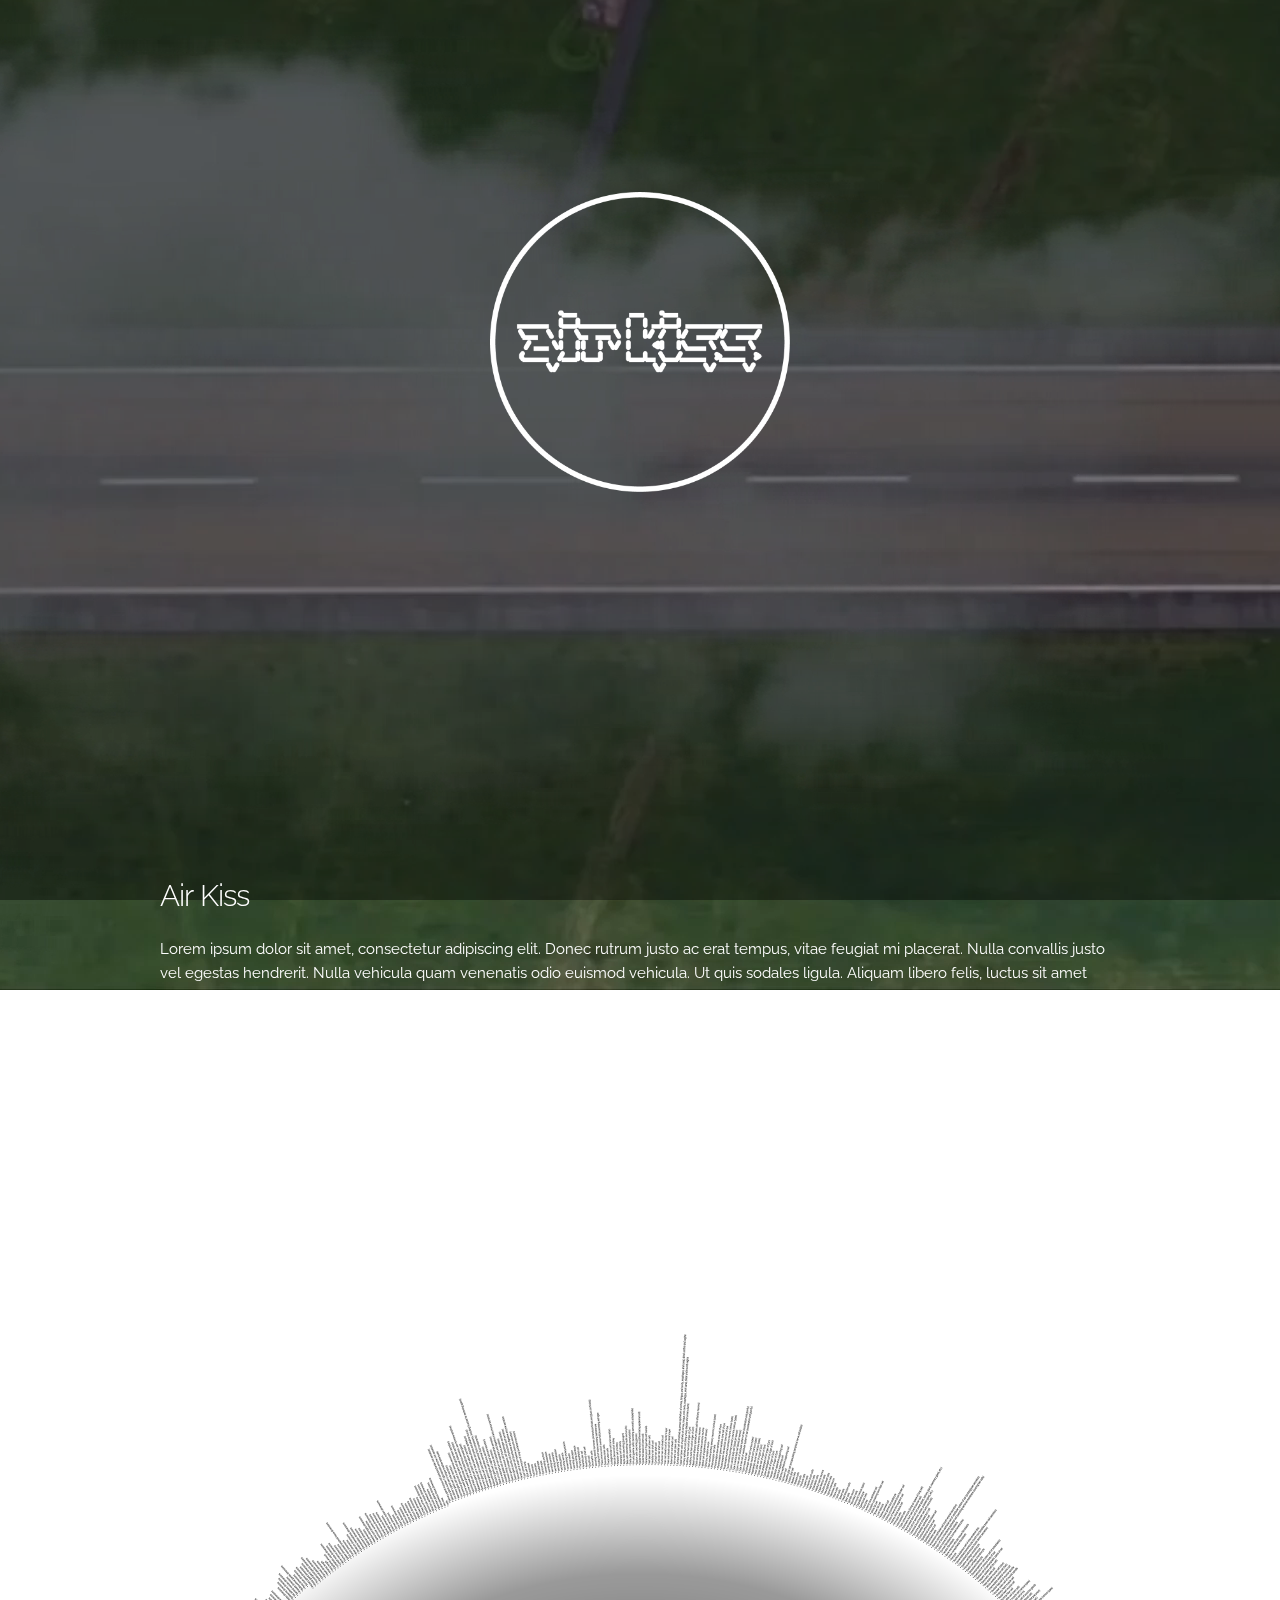
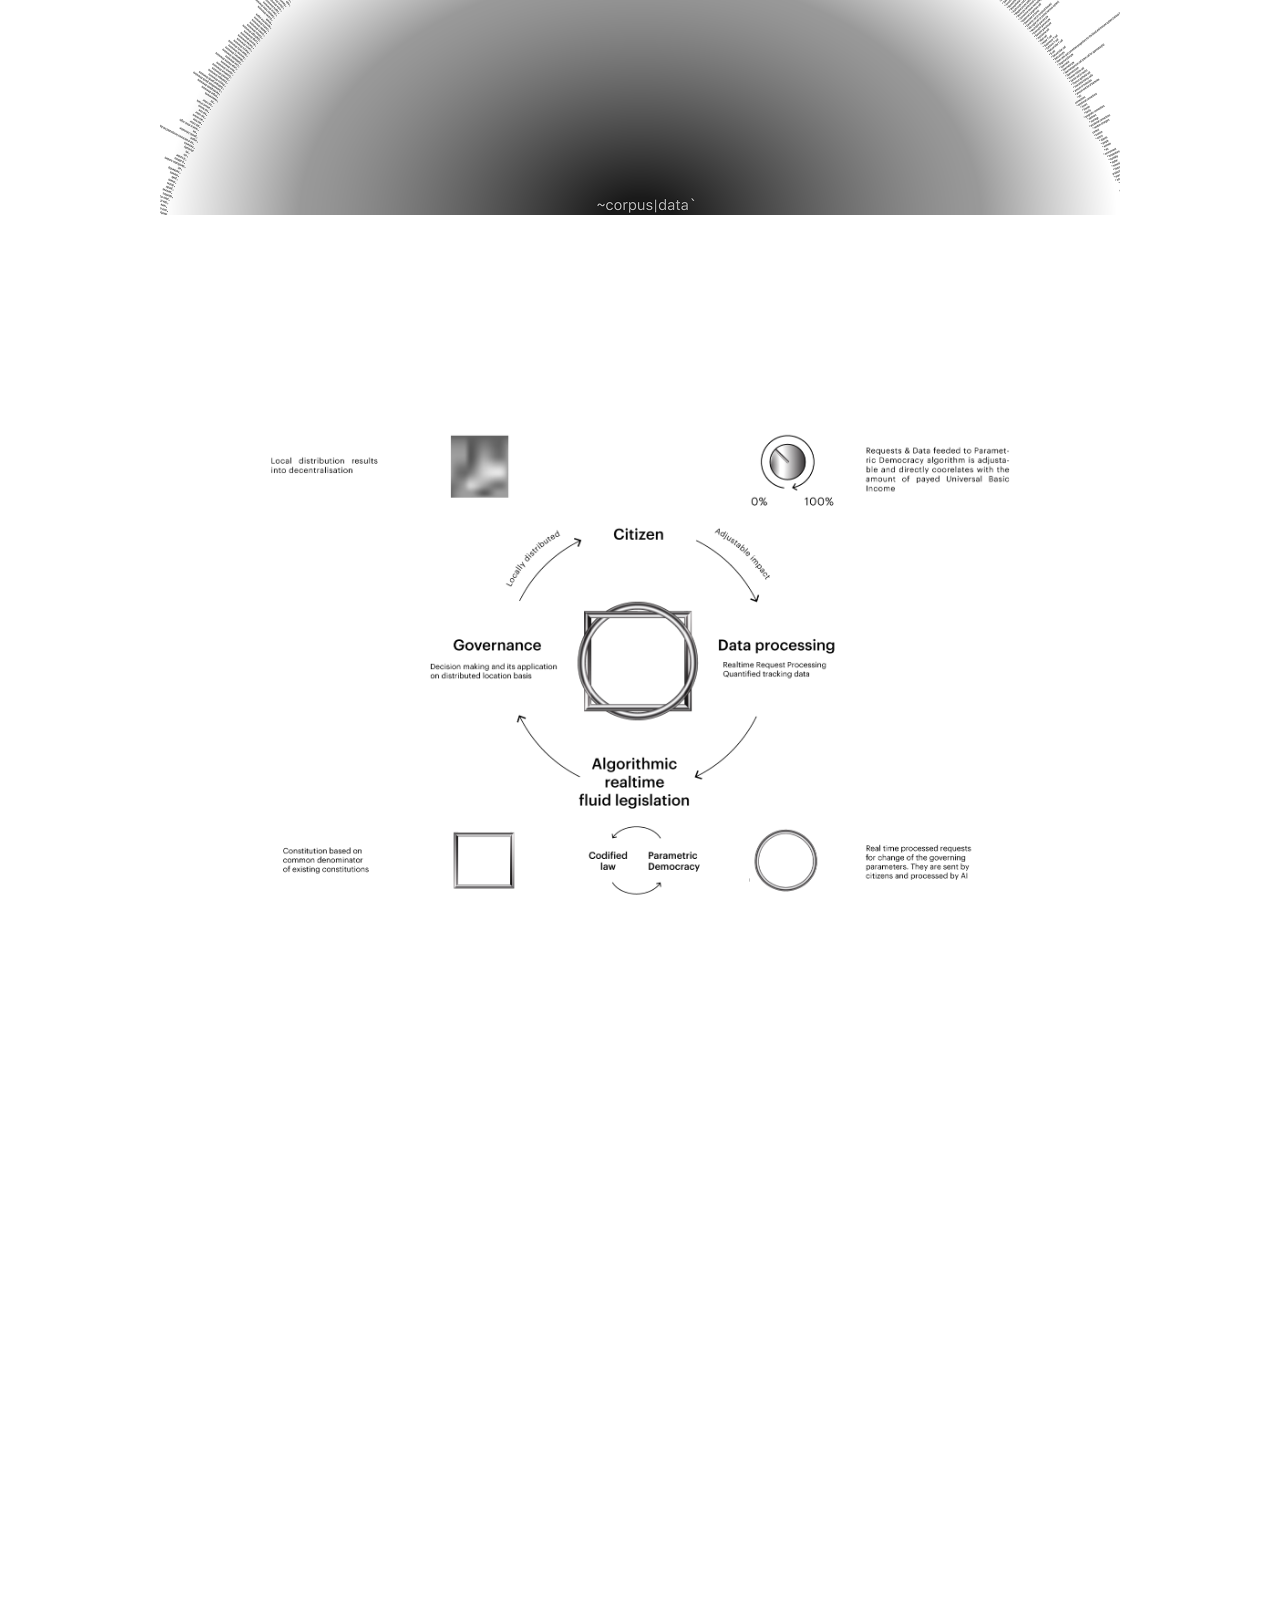
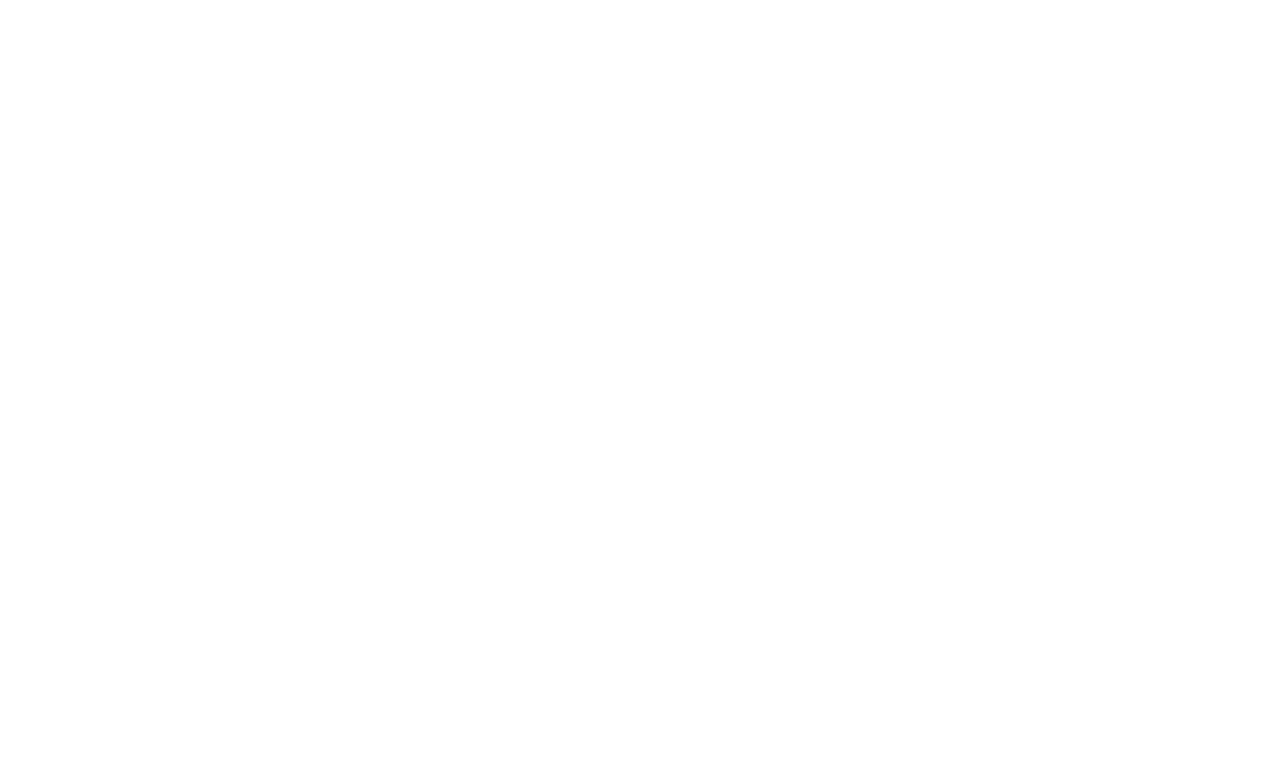
==== a78299179d0bac800695ec9886709b8f4fd48c86/index.html @ 2b378e73 "Try" ====
<!DOCTYPE html>
<html lang="en">
<head>

  <!-- Basic Page Needs
  –––––––––––––––––––––––––––––––––––––––––––––––––– -->
  <meta charset="utf-8">
  <title>Air Kiss</title>
  <meta name="description" content="">
  <meta name="author" content="">
  <script src="https://ajax.googleapis.com/ajax/libs/jquery/2.1.3/jquery.min.js"></script>


  <!-- Mobile Specific Metas
  –––––––––––––––––––––––––––––––––––––––––––––––––– -->
  <meta name="viewport" content="width=device-width, initial-scale=1">

  <!-- FONT
  –––––––––––––––––––––––––––––––––––––––––––––––––– -->
  <link href="//fonts.googleapis.com/css?family=Raleway:400,300,600" rel="stylesheet" type="text/css">

  <!-- CSS
  –––––––––––––––––––––––––––––––––––––––––––––––––– -->
  <link rel="stylesheet" href="css/normalize.css">
  <link rel="stylesheet" href="css/skeleton.css">
  <link rel="stylesheet" href="css/custom.css">

  <!-- Custom JS
  –––––––––––––––––––––––––––––––––––––––––––––––––– -->

  <script src="js/main.js"></script>

  <!-- Favicon
  –––––––––––––––––––––––––––––––––––––––––––––––––– -->
  <link rel="icon" type="image/png" href="images/favicon.png">

</head>
<body>
  <div class="video-container">
    <div class="filter"></div>
    <video class="video" autoplay="autoplay" loop="loop" muted="">
        <source src="vid/airkiss_trailer.mp4" type="video/mp4" />Your browser does not support the video tag. I suggest you upgrade your browser.
        <source src="vid/Cloudy_Road.webm" type="video/webm" />Your browser does not support the video tag. I suggest you upgrade your browser.
    </video>
  </div>
  <!-- <div class="poster hidden">
      <img src="vid/Cloudy_road.jpg" alt="">
  </div> -->

  <!-- Primary Page Layout
  –––––––––––––––––––––––––––––––––––––––––––––––––– -->
  <div class="container">
    <img class="logo" src="images/airkiss-logo.png"></img>


      <div class="row">
        <div class="twelve columns">

          <h4>Air Kiss</h4>
          <p>
          Lorem ipsum dolor sit amet, consectetur adipiscing elit. Donec rutrum justo ac erat tempus, vitae feugiat mi placerat. Nulla convallis justo vel egestas hendrerit. Nulla vehicula quam venenatis odio euismod vehicula. Ut quis sodales ligula. Aliquam libero felis, luctus sit amet odio vitae, eleifend lobortis sapien. Phasellus tincidunt euismod justo, nec commodo enim dapibus et. Suspendisse congue arcu ut sem dignissim vestibulum. Phasellus sed arcu sit amet lectus iaculis tempor vitae a odio. Nam varius, nunc a dictum commodo, mauris nunc porta nulla, id pulvinar velit dui non urna. Curabitur eleifend vestibulum lobortis. Nunc eget lectus lobortis, feugiat mi id, vestibulum nulla. Vivamus malesuada lorem id augue tempus, in pellentesque arcu feugiat. Fusce volutpat pellentesque lacus, venenatis hendrerit diam volutpat quis.
          </p><p>
          Sed sed lacus ornare, semper eros a, convallis risus. Cras fermentum venenatis arcu. Etiam dictum eros leo, non aliquet nisl elementum euismod. Pellentesque massa nisi, fermentum ut vestibulum a, euismod quis eros. Donec consectetur mi at magna interdum lacinia. Donec vel condimentum nunc, ac vulputate dui. Quisque orci augue, scelerisque nec mauris id, dignissim consectetur est. Cras et ex vel magna ullamcorper fringilla. Etiam pharetra finibus velit quis luctus. Fusce varius, lectus sit amet eleifend cursus, dui purus tincidunt libero, in bibendum metus neque quis diam.
          </p>
          <img class="diagram" src="images/new_diagram.png" alt="New Diagram">
          <p>
          Vivamus quis est eu lacus venenatis pretium. Nunc non gravida mauris. Curabitur rutrum, leo quis finibus maximus, odio nisi consequat massa, eget auctor augue massa nec felis. Vivamus nibh nunc, fermentum eget pretium eu, varius nec nisl. Suspendisse iaculis ipsum ac orci elementum convallis. Integer a metus non enim rhoncus sodales id quis ante. Fusce quis nisl pulvinar, vulputate nisi tincidunt, finibus leo. Aenean ornare, ex quis ornare laoreet, metus nunc vehicula quam, vitae pulvinar turpis libero nec sapien. Ut in sem sem. Donec in bibendum nibh. Cras tincidunt enim eu sapien tincidunt, at vulputate est vehicula. Praesent quis imperdiet lorem. Suspendisse fermentum efficitur justo sed rutrum. Ut eget sollicitudin ante.
          </p>
          <img class="diagram" src="images/political_model.png" alt="Political Model">
          <p>
          Quisque pulvinar a nibh non tristique. Fusce non nibh eget arcu maximus hendrerit at ac nunc. Curabitur iaculis, tortor sed lobortis condimentum, turpis tellus porta diam, vitae gravida mauris ante sed dui. Sed euismod eros ligula, sed mollis arcu facilisis euismod. In eget dolor non ligula vehicula scelerisque at eu ligula. Aliquam rutrum lacus in pharetra vehicula. Vestibulum ante ipsum primis in faucibus orci luctus et ultrices posuere cubilia Curae; Fusce tristique, lectus non ultrices vestibulum, tellus odio rutrum lacus, at dictum risus ligula vitae felis. Cras quis placerat lorem. Integer diam arcu, fermentum non libero sit amet, hendrerit scelerisque metus. Mauris ac interdum sem, in dictum est.
          </p>
          <div class="videoWrapper">
            <iframe width="560" height="315" src="https://www.youtube.com/embed/dTGthmNmrK4" frameborder="0" allowfullscreen></iframe>
          </div>
          <p>
          Proin sollicitudin ultrices sem ac feugiat. Etiam ac porta lacus, nec laoreet urna. Cras scelerisque tortor vehicula magna vehicula, sed gravida arcu iaculis. In posuere, lorem ut pulvinar sodales, nulla lorem vestibulum libero, ut ultrices urna nisi id justo. Nulla ac nibh hendrerit, dignissim diam at, dictum massa. Orci varius natoque penatibus et magnis dis parturient montes, nascetur ridiculus mus. Etiam et tortor in odio vehicula consequat. Duis interdum elementum est, commodo aliquet metus. Aenean in lorem et justo vestibulum ullamcorper. Phasellus vitae bibendum libero. Sed rhoncus ligula id nibh lobortis, sodales efficitur sapien ultrices.
          </p>
          <div class="videoWrapper">
            <iframe width="560" height="315" src="https://www.youtube.com/embed/dTGthmNmrK4" frameborder="0" allowfullscreen></iframe>
          </div>
        </div>
      </div>


  </div>

<!-- End Document
  –––––––––––––––––––––––––––––––––––––––––––––––––– -->
</body>
</html>
---- a78299179d0bac800695ec9886709b8f4fd48c86/css/skeleton.css ----
/*
* Skeleton V2.0.4
* Copyright 2014, Dave Gamache
* www.getskeleton.com
* Free to use under the MIT license.
* http://www.opensource.org/licenses/mit-license.php
* 12/29/2014
*/


/* Table of contents
––––––––––––––––––––––––––––––––––––––––––––––––––
- Grid
- Base Styles
- Typography
- Links
- Buttons
- Forms
- Lists
- Code
- Tables
- Spacing
- Utilities
- Clearing
- Media Queries
*/


/* Grid
–––––––––––––––––––––––––––––––––––––––––––––––––– */
.container {
  position: relative;
  width: 100%;
  max-width: 960px;
  margin: 0 auto;
  padding: 0 20px;
  box-sizing: border-box; }
.column,
.columns {
  width: 100%;
  float: left;
  box-sizing: border-box; }

/* For devices larger than 400px */
@media (min-width: 400px) {
  .container {
    width: 85%;
    padding: 0; }
}

/* For devices larger than 550px */
@media (min-width: 550px) {
  .container {
    width: 80%; }
  .column,
  .columns {
    margin-left: 4%; }
  .column:first-child,
  .columns:first-child {
    margin-left: 0; }

  .one.column,
  .one.columns                    { width: 4.66666666667%; }
  .two.columns                    { width: 13.3333333333%; }
  .three.columns                  { width: 22%;            }
  .four.columns                   { width: 30.6666666667%; }
  .five.columns                   { width: 39.3333333333%; }
  .six.columns                    { width: 48%;            }
  .seven.columns                  { width: 56.6666666667%; }
  .eight.columns                  { width: 65.3333333333%; }
  .nine.columns                   { width: 74.0%;          }
  .ten.columns                    { width: 82.6666666667%; }
  .eleven.columns                 { width: 91.3333333333%; }
  .twelve.columns                 { width: 100%; margin-left: 0; }

  .one-third.column               { width: 30.6666666667%; }
  .two-thirds.column              { width: 65.3333333333%; }

  .one-half.column                { width: 48%; }

  /* Offsets */
  .offset-by-one.column,
  .offset-by-one.columns          { margin-left: 8.66666666667%; }
  .offset-by-two.column,
  .offset-by-two.columns          { margin-left: 17.3333333333%; }
  .offset-by-three.column,
  .offset-by-three.columns        { margin-left: 26%;            }
  .offset-by-four.column,
  .offset-by-four.columns         { margin-left: 34.6666666667%; }
  .offset-by-five.column,
  .offset-by-five.columns         { margin-left: 43.3333333333%; }
  .offset-by-six.column,
  .offset-by-six.columns          { margin-left: 52%;            }
  .offset-by-seven.column,
  .offset-by-seven.columns        { margin-left: 60.6666666667%; }
  .offset-by-eight.column,
  .offset-by-eight.columns        { margin-left: 69.3333333333%; }
  .offset-by-nine.column,
  .offset-by-nine.columns         { margin-left: 78.0%;          }
  .offset-by-ten.column,
  .offset-by-ten.columns          { margin-left: 86.6666666667%; }
  .offset-by-eleven.column,
  .offset-by-eleven.columns       { margin-left: 95.3333333333%; }

  .offset-by-one-third.column,
  .offset-by-one-third.columns    { margin-left: 34.6666666667%; }
  .offset-by-two-thirds.column,
  .offset-by-two-thirds.columns   { margin-left: 69.3333333333%; }

  .offset-by-one-half.column,
  .offset-by-one-half.columns     { margin-left: 52%; }

}


/* Base Styles
–––––––––––––––––––––––––––––––––––––––––––––––––– */
/* NOTE
html is set to 62.5% so that all the REM measurements throughout Skeleton
are based on 10px sizing. So basically 1.5rem = 15px :) */
html {
  font-size: 62.5%; }
body {
  font-size: 1.5em; /* currently ems cause chrome bug misinterpreting rems on body element */
  line-height: 1.6;
  font-weight: 400;
  font-family: "Raleway", "HelveticaNeue", "Helvetica Neue", Helvetica, Arial, sans-serif;
  color: #222; }


/* Typography
–––––––––––––––––––––––––––––––––––––––––––––––––– */
h1, h2, h3, h4, h5, h6 {
  margin-top: 0;
  margin-bottom: 2rem;
  font-weight: 300; }
h1 { font-size: 4.0rem; line-height: 1.2;  letter-spacing: -.1rem;}
h2 { font-size: 3.6rem; line-height: 1.25; letter-spacing: -.1rem; }
h3 { font-size: 3.0rem; line-height: 1.3;  letter-spacing: -.1rem; }
h4 { font-size: 2.4rem; line-height: 1.35; letter-spacing: -.08rem; }
h5 { font-size: 1.8rem; line-height: 1.5;  letter-spacing: -.05rem; }
h6 { font-size: 1.5rem; line-height: 1.6;  letter-spacing: 0; }

/* Larger than phablet */
@media (min-width: 550px) {
  h1 { font-size: 5.0rem; }
  h2 { font-size: 4.2rem; }
  h3 { font-size: 3.6rem; }
  h4 { font-size: 3.0rem; }
  h5 { font-size: 2.4rem; }
  h6 { font-size: 1.5rem; }
}

p {
  margin-top: 0; }


/* Links
–––––––––––––––––––––––––––––––––––––––––––––––––– */
a {
  color: #1EAEDB; }
a:hover {
  color: #0FA0CE; }


/* Buttons
–––––––––––––––––––––––––––––––––––––––––––––––––– */
.button,
button,
input[type="submit"],
input[type="reset"],
input[type="button"] {
  display: inline-block;
  height: 38px;
  padding: 0 30px;
  color: #555;
  text-align: center;
  font-size: 11px;
  font-weight: 600;
  line-height: 38px;
  letter-spacing: .1rem;
  text-transform: uppercase;
  text-decoration: none;
  white-space: nowrap;
  background-color: transparent;
  border-radius: 4px;
  border: 1px solid #bbb;
  cursor: pointer;
  box-sizing: border-box; }
.button:hover,
button:hover,
input[type="submit"]:hover,
input[type="reset"]:hover,
input[type="button"]:hover,
.button:focus,
button:focus,
input[type="submit"]:focus,
input[type="reset"]:focus,
input[type="button"]:focus {
  color: #333;
  border-color: #888;
  outline: 0; }
.button.button-primary,
button.button-primary,
input[type="submit"].button-primary,
input[type="reset"].button-primary,
input[type="button"].button-primary {
  color: #FFF;
  background-color: #33C3F0;
  border-color: #33C3F0; }
.button.button-primary:hover,
button.button-primary:hover,
input[type="submit"].button-primary:hover,
input[type="reset"].button-primary:hover,
input[type="button"].button-primary:hover,
.button.button-primary:focus,
button.button-primary:focus,
input[type="submit"].button-primary:focus,
input[type="reset"].button-primary:focus,
input[type="button"].button-primary:focus {
  color: #FFF;
  background-color: #1EAEDB;
  border-color: #1EAEDB; }


/* Forms
–––––––––––––––––––––––––––––––––––––––––––––––––– */
input[type="email"],
input[type="number"],
input[type="search"],
input[type="text"],
input[type="tel"],
input[type="url"],
input[type="password"],
textarea,
select {
  height: 38px;
  padding: 6px 10px; /* The 6px vertically centers text on FF, ignored by Webkit */
  background-color: #fff;
  border: 1px solid #D1D1D1;
  border-radius: 4px;
  box-shadow: none;
  box-sizing: border-box; }
/* Removes awkward default styles on some inputs for iOS */
input[type="email"],
input[type="number"],
input[type="search"],
input[type="text"],
input[type="tel"],
input[type="url"],
input[type="password"],
textarea {
  -webkit-appearance: none;
     -moz-appearance: none;
          appearance: none; }
textarea {
  min-height: 65px;
  padding-top: 6px;
  padding-bottom: 6px; }
input[type="email"]:focus,
input[type="number"]:focus,
input[type="search"]:focus,
input[type="text"]:focus,
input[type="tel"]:focus,
input[type="url"]:focus,
input[type="password"]:focus,
textarea:focus,
select:focus {
  border: 1px solid #33C3F0;
  outline: 0; }
label,
legend {
  display: block;
  margin-bottom: .5rem;
  font-weight: 600; }
fieldset {
  padding: 0;
  border-width: 0; }
input[type="checkbox"],
input[type="radio"] {
  display: inline; }
label > .label-body {
  display: inline-block;
  margin-left: .5rem;
  font-weight: normal; }


/* Lists
–––––––––––––––––––––––––––––––––––––––––––––––––– */
ul {
  list-style: circle inside; }
ol {
  list-style: decimal inside; }
ol, ul {
  padding-left: 0;
  margin-top: 0; }
ul ul,
ul ol,
ol ol,
ol ul {
  margin: 1.5rem 0 1.5rem 3rem;
  font-size: 90%; }
li {
  margin-bottom: 1rem; }


/* Code
–––––––––––––––––––––––––––––––––––––––––––––––––– */
code {
  padding: .2rem .5rem;
  margin: 0 .2rem;
  font-size: 90%;
  white-space: nowrap;
  background: #F1F1F1;
  border: 1px solid #E1E1E1;
  border-radius: 4px; }
pre > code {
  display: block;
  padding: 1rem 1.5rem;
  white-space: pre; }


/* Tables
–––––––––––––––––––––––––––––––––––––––––––––––––– */
th,
td {
  padding: 12px 15px;
  text-align: left;
  border-bottom: 1px solid #E1E1E1; }
th:first-child,
td:first-child {
  padding-left: 0; }
th:last-child,
td:last-child {
  padding-right: 0; }


/* Spacing
–––––––––––––––––––––––––––––––––––––––––––––––––– */
button,
.button {
  margin-bottom: 1rem; }
input,
textarea,
select,
fieldset {
  margin-bottom: 1.5rem; }
pre,
blockquote,
dl,
figure,
table,
p,
ul,
ol,
form {
  margin-bottom: 2.5rem; }


/* Utilities
–––––––––––––––––––––––––––––––––––––––––––––––––– */
.u-full-width {
  width: 100%;
  box-sizing: border-box; }
.u-max-full-width {
  max-width: 100%;
  box-sizing: border-box; }
.u-pull-right {
  float: right; }
.u-pull-left {
  float: left; }


/* Misc
–––––––––––––––––––––––––––––––––––––––––––––––––– */
hr {
  margin-top: 3rem;
  margin-bottom: 3.5rem;
  border-width: 0;
  border-top: 1px solid #E1E1E1; }


/* Clearing
–––––––––––––––––––––––––––––––––––––––––––––––––– */

/* Self Clearing Goodness */
.container:after,
.row:after,
.u-cf {
  content: "";
  display: table;
  clear: both; }


/* Media Queries
–––––––––––––––––––––––––––––––––––––––––––––––––– */
/*
Note: The best way to structure the use of media queries is to create the queries
near the relevant code. For example, if you wanted to change the styles for buttons
on small devices, paste the mobile query code up in the buttons section and style it
there.
*/


/* Larger than mobile */
@media (min-width: 400px) {}

/* Larger than phablet (also point when grid becomes active) */
@media (min-width: 550px) {}

/* Larger than tablet */
@media (min-width: 750px) {}

/* Larger than desktop */
@media (min-width: 1000px) {}

/* Larger than Desktop HD */
@media (min-width: 1200px) {}
---- a78299179d0bac800695ec9886709b8f4fd48c86/css/custom.css ----
/* =============================================================================
  CONTENT
============================================================================= */

/*.content {
  position: relative;
  background-color: white;
  z-index: 2;
  margin: 0 auto;
  max-width: 720px;
}*/

/* =============================================================================
  VIDEO
============================================================================= */

.video {
  position: fixed;
  top: 50%; left: 50%;
  z-index: -99;
  min-width: 100%;
  min-height: 100%;
  width: auto;
  height: auto;
  transform: translate(-50%, -50%);
}

.poster img {
    width: 100%;
    bottom: 0;
    position: absolute;
}

.logo {
  max-width: 300px;
  display: block;
  margin-left: auto;
  margin-right: auto;
  padding-top: 20%;
  padding-bottom: 40%;
}

.video-container .filter {
    z-index: -98;
    position: fixed;
    background: rgba(0, 0, 0, 0.4);
    width: 100%;
    height: 100%;
}

p, h4 {
  color: white;
}

.videoWrapper {
	position: relative;
	padding-bottom: 56.25%; /* 16:9 */
	padding-top: 25px;
	height: 0;
}
.videoWrapper iframe {
	position: absolute;
	top: 0;
	left: 0;
	width: 100%;
	height: 100%;
}

.diagram {
  max-width: 100%;
}
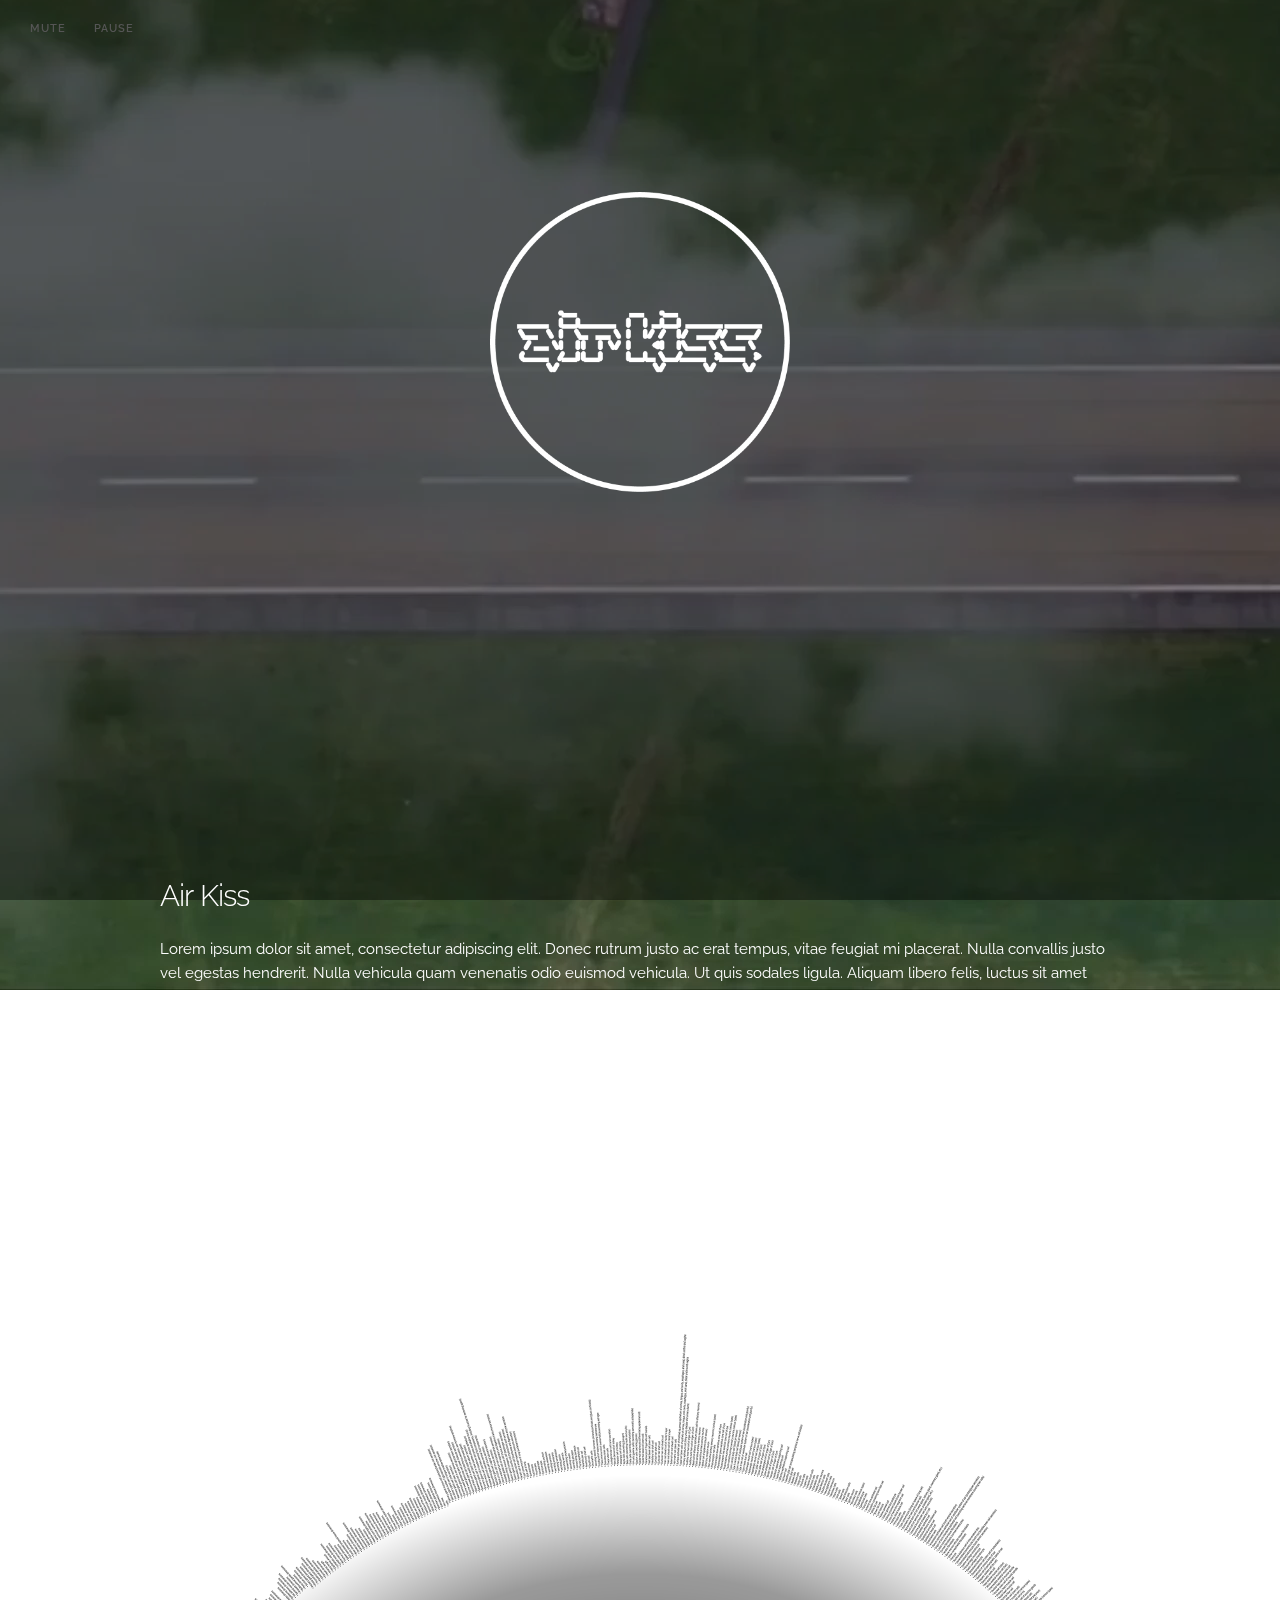
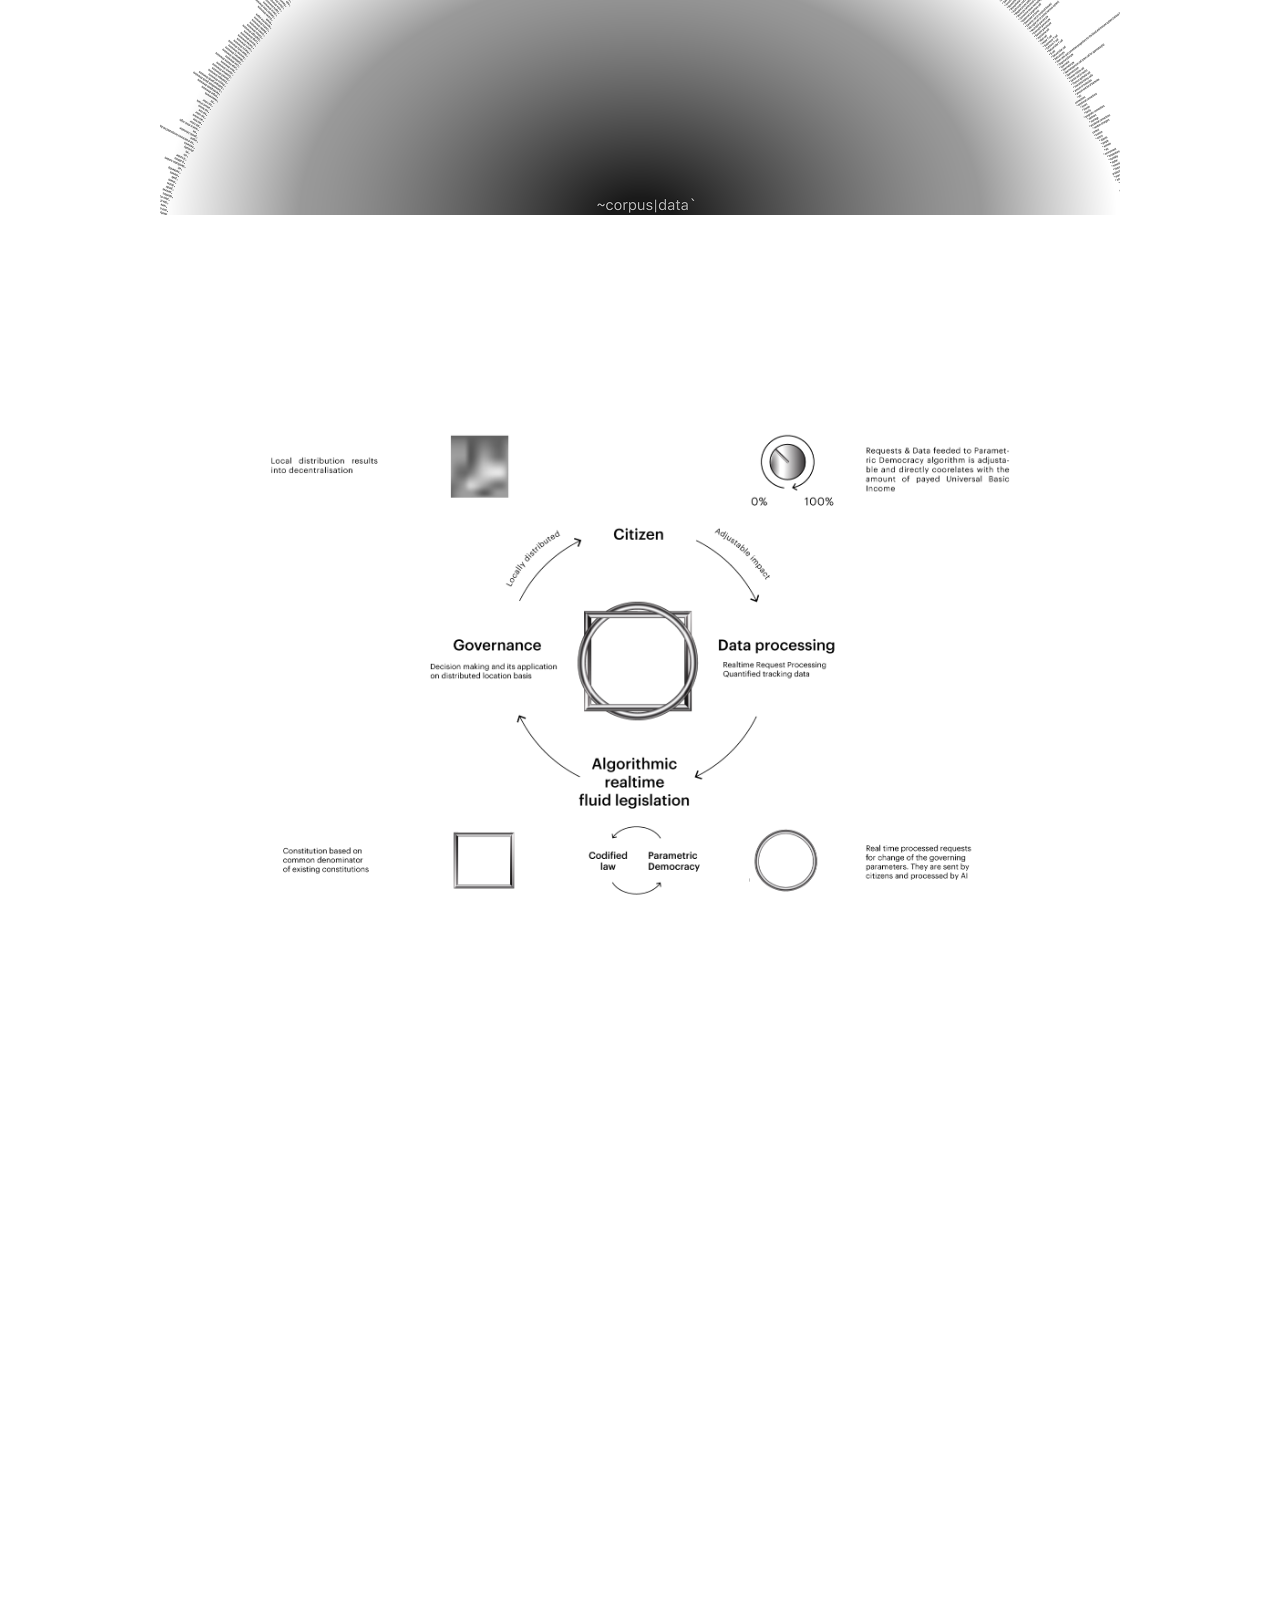
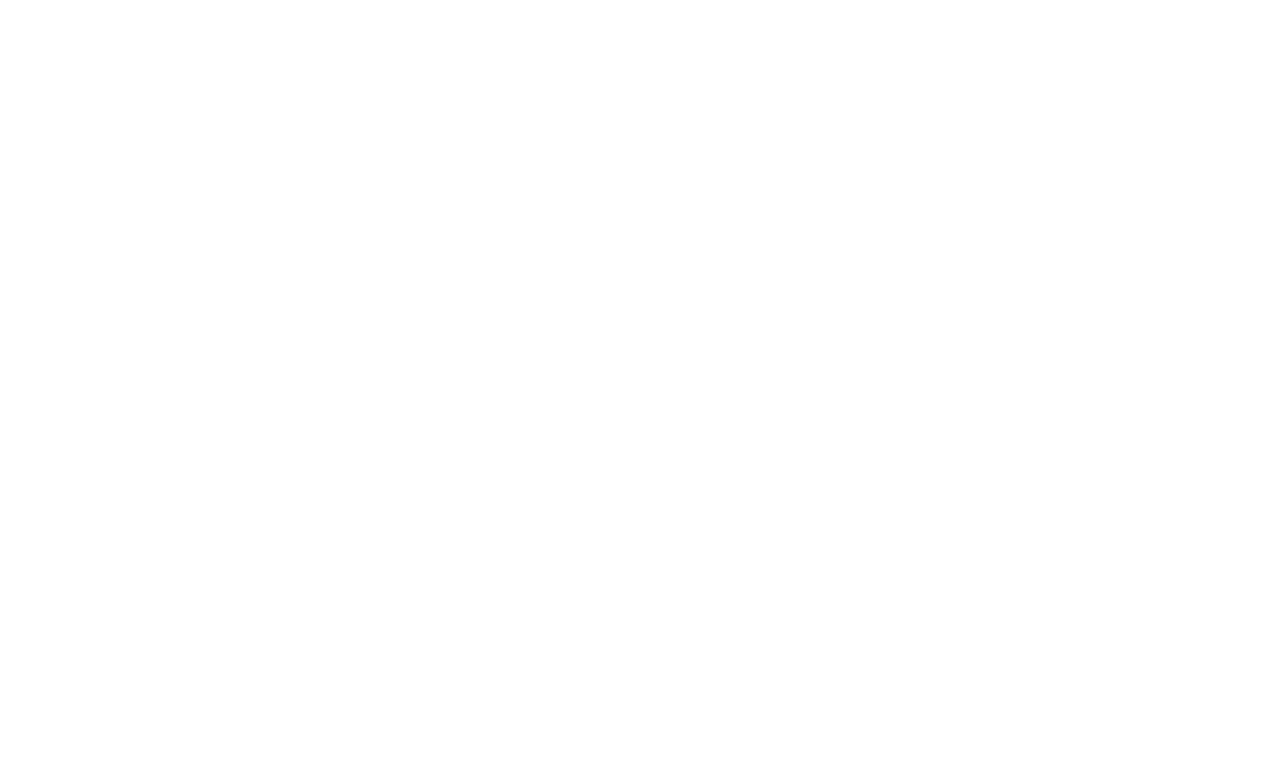
==== commit 829d141a: "Add trailer and controls" ====
--- a/a78299179d0bac800695ec9886709b8f4fd48c86/index.html
+++ b/a78299179d0bac800695ec9886709b8f4fd48c86/index.html
@@ -38,14 +38,20 @@
 <body>
   <div class="video-container">
     <div class="filter"></div>
-    <video class="video" autoplay="autoplay" loop="loop" muted="">
-        <source src="vid/airkiss_trailer.mp4" type="video/mp4" />Your browser does not support the video tag. I suggest you upgrade your browser.
+    <video id="video" class="video" autoplay="autoplay" loop="loop">
+        <source src="vid/airkiss_trailer_test.mp4" type="video/mp4" />Your browser does not support the video tag. I suggest you upgrade your browser.
         <source src="vid/Cloudy_Road.webm" type="video/webm" />Your browser does not support the video tag. I suggest you upgrade your browser.
     </video>
   </div>
   <!-- <div class="poster hidden">
       <img src="vid/Cloudy_road.jpg" alt="">
   </div> -->
+
+  <div id="video-controls">
+    <button type="button" id="mute">Mute</button>
+    <button type="button" id="play-pause">Pause</button>
+    <!-- <input type="range" id="volume-bar" min="0" max="1" step="0.1" value="1"> -->
+  </div>
 
   <!-- Primary Page Layout
   –––––––––––––––––––––––––––––––––––––––––––––––––– -->
--- a/a78299179d0bac800695ec9886709b8f4fd48c86/css/custom.css
+++ b/a78299179d0bac800695ec9886709b8f4fd48c86/css/custom.css
@@ -69,3 +69,14 @@
 .diagram {
   max-width: 100%;
 }
+
+#video-controls {
+  position: fixed;
+  z-index: 99;
+}
+
+#mute, #play-pause {
+  border: none !important;
+  max-width: 60px;
+  margin-top: 10px;
+}
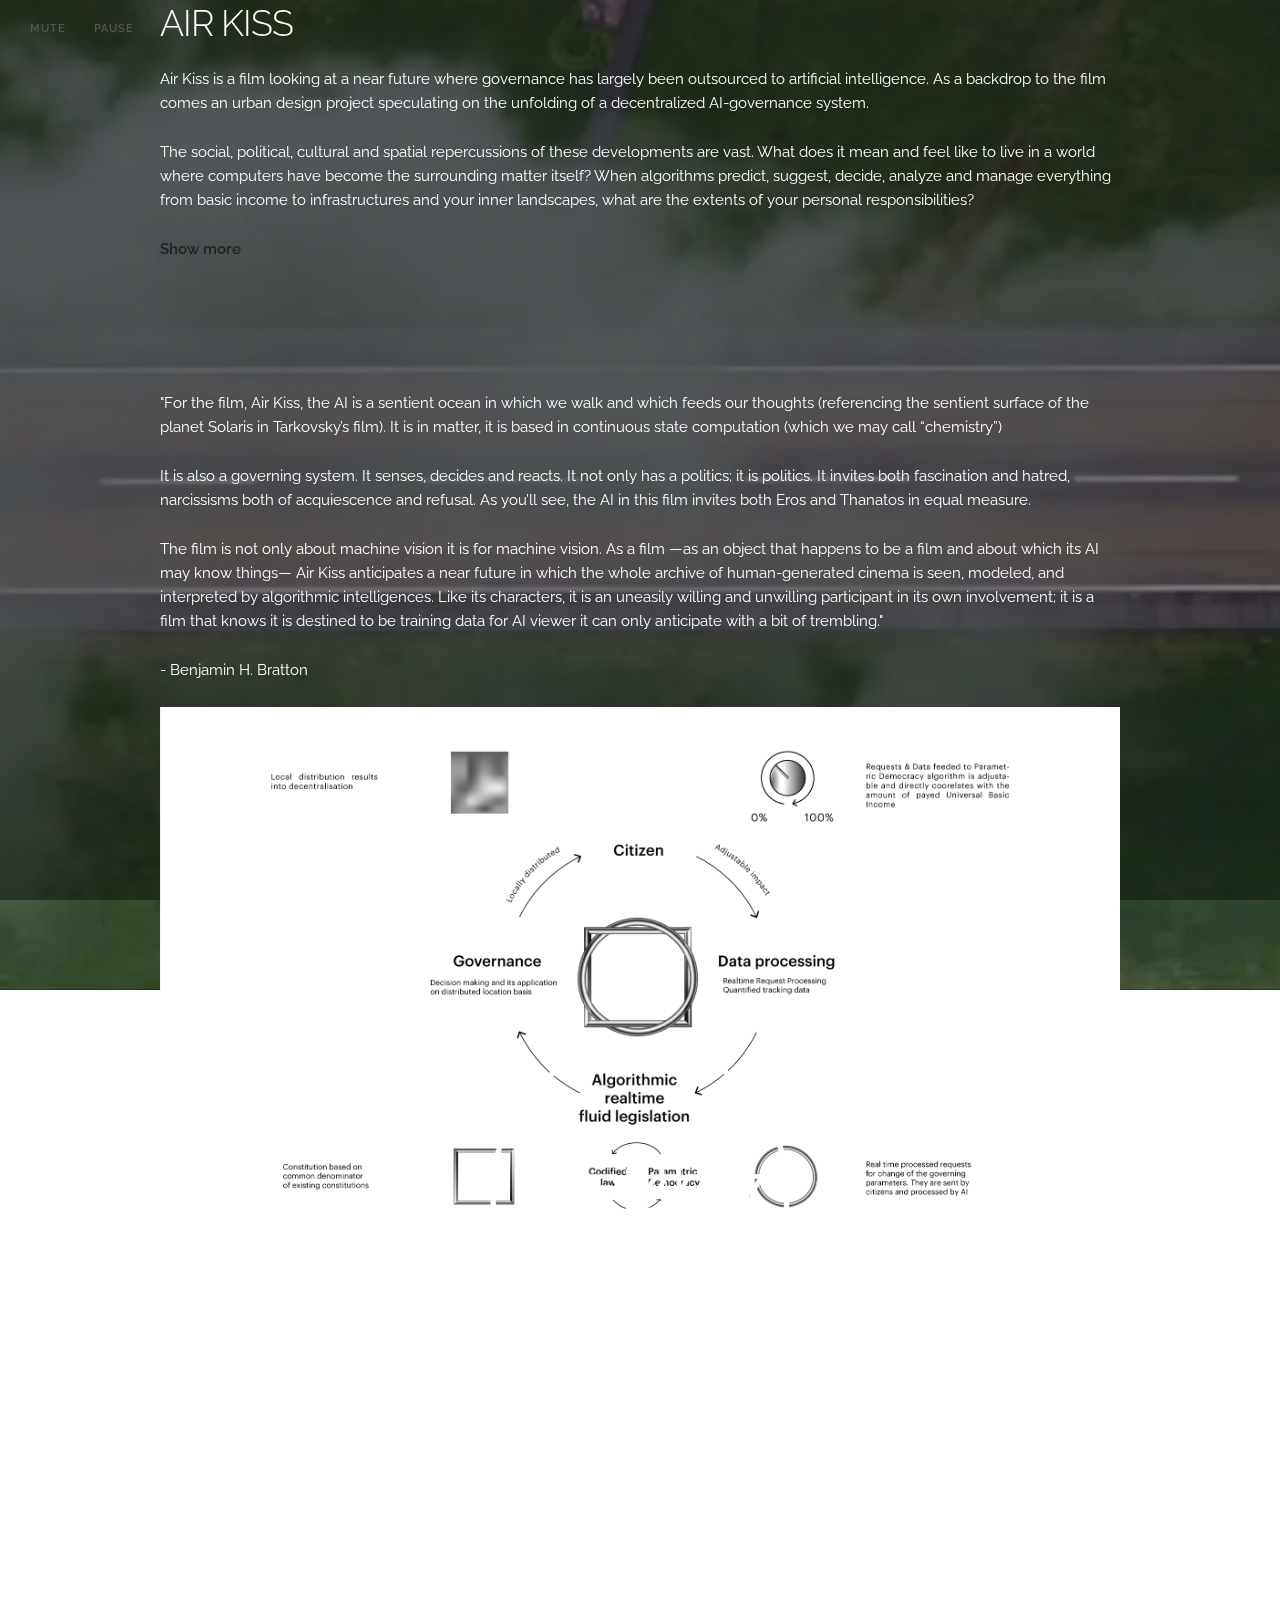
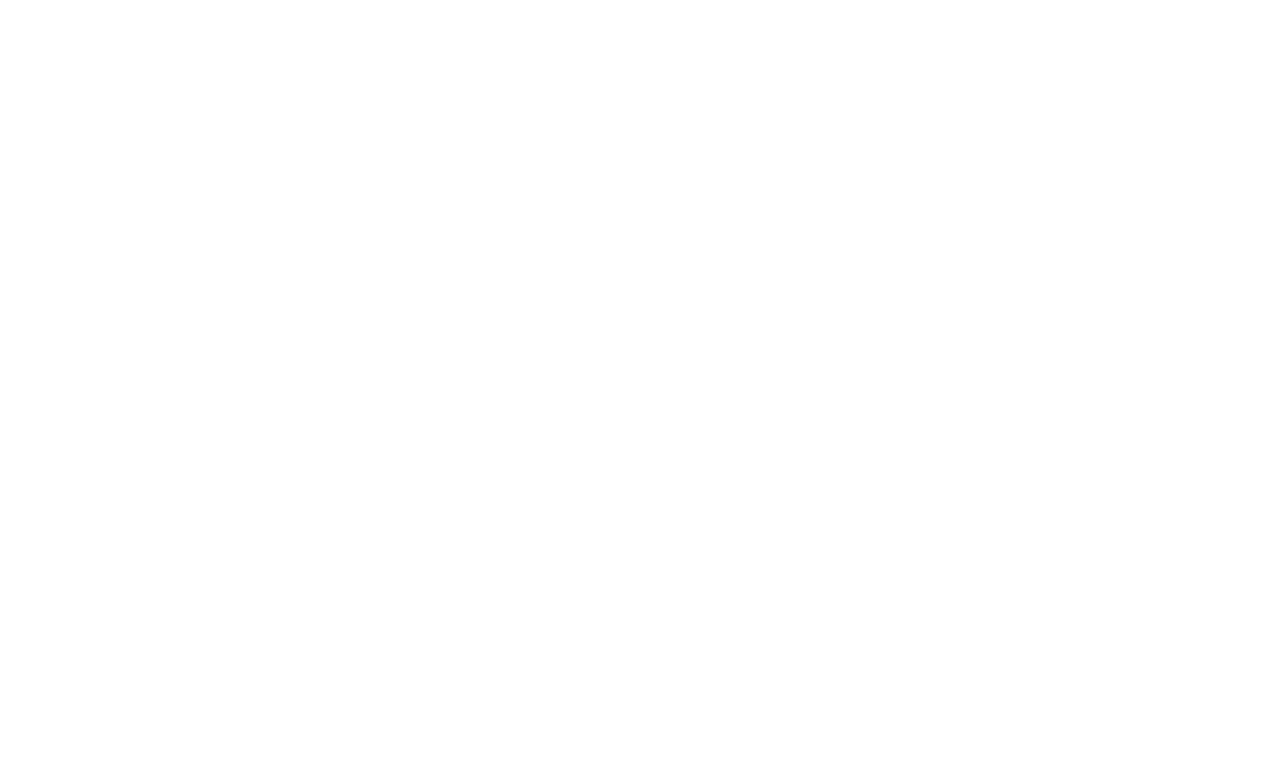
==== commit f7d03f06: "Read more toggle" ====
--- a/a78299179d0bac800695ec9886709b8f4fd48c86/index.html
+++ b/a78299179d0bac800695ec9886709b8f4fd48c86/index.html
@@ -62,26 +62,42 @@
       <div class="row">
         <div class="twelve columns">
 
-          <h4>Air Kiss</h4>
-          <p>
-          Lorem ipsum dolor sit amet, consectetur adipiscing elit. Donec rutrum justo ac erat tempus, vitae feugiat mi placerat. Nulla convallis justo vel egestas hendrerit. Nulla vehicula quam venenatis odio euismod vehicula. Ut quis sodales ligula. Aliquam libero felis, luctus sit amet odio vitae, eleifend lobortis sapien. Phasellus tincidunt euismod justo, nec commodo enim dapibus et. Suspendisse congue arcu ut sem dignissim vestibulum. Phasellus sed arcu sit amet lectus iaculis tempor vitae a odio. Nam varius, nunc a dictum commodo, mauris nunc porta nulla, id pulvinar velit dui non urna. Curabitur eleifend vestibulum lobortis. Nunc eget lectus lobortis, feugiat mi id, vestibulum nulla. Vivamus malesuada lorem id augue tempus, in pellentesque arcu feugiat. Fusce volutpat pellentesque lacus, venenatis hendrerit diam volutpat quis.
-          </p><p>
-          Sed sed lacus ornare, semper eros a, convallis risus. Cras fermentum venenatis arcu. Etiam dictum eros leo, non aliquet nisl elementum euismod. Pellentesque massa nisi, fermentum ut vestibulum a, euismod quis eros. Donec consectetur mi at magna interdum lacinia. Donec vel condimentum nunc, ac vulputate dui. Quisque orci augue, scelerisque nec mauris id, dignissim consectetur est. Cras et ex vel magna ullamcorper fringilla. Etiam pharetra finibus velit quis luctus. Fusce varius, lectus sit amet eleifend cursus, dui purus tincidunt libero, in bibendum metus neque quis diam.
-          </p>
-          <img class="diagram" src="images/new_diagram.png" alt="New Diagram">
-          <p>
-          Vivamus quis est eu lacus venenatis pretium. Nunc non gravida mauris. Curabitur rutrum, leo quis finibus maximus, odio nisi consequat massa, eget auctor augue massa nec felis. Vivamus nibh nunc, fermentum eget pretium eu, varius nec nisl. Suspendisse iaculis ipsum ac orci elementum convallis. Integer a metus non enim rhoncus sodales id quis ante. Fusce quis nisl pulvinar, vulputate nisi tincidunt, finibus leo. Aenean ornare, ex quis ornare laoreet, metus nunc vehicula quam, vitae pulvinar turpis libero nec sapien. Ut in sem sem. Donec in bibendum nibh. Cras tincidunt enim eu sapien tincidunt, at vulputate est vehicula. Praesent quis imperdiet lorem. Suspendisse fermentum efficitur justo sed rutrum. Ut eget sollicitudin ante.
-          </p>
+          <h3>AIR KISS</h3>
+
+
+<div>
+
+
+    <input type="checkbox" class="read-more-state" id="post-2" />
+    <p>Air Kiss is a film looking at a near future where governance has largely been outsourced to artificial intelligence. As a backdrop to the film comes an urban design project speculating on the unfolding of a decentralized AI-governance system.</p>
+    <p>The social, political, cultural and spatial repercussions of these developments are vast. What does it mean and feel like to live in a world where computers have become the surrounding matter itself? When algorithms predict, suggest, decide, analyze and manage everything from basic income to infrastructures and your inner landscapes, what are the extents of your personal responsibilities? </p>
+
+    <label for="post-2" class="read-more-trigger"></label>
+
+
+    <div class="read-more-wrap">
+      <p class="read-more-target">Envisioned here is a system that attempts to be an universally fair real-time democracy. Users of this system —the citizens— are subjects to a continuous poll on their preferences about their living environments. Both by deliberate virtual voting and through the system tracking their behaviour, users influence the algorithmic system in designing and managing the city and geographies beyond it. Eye movements, skin temperature, heart rate, muscular tension, nutrition intake, blood consistency, geolocation, writing, speech, and silent speech, online behaviour, DNA, energy use:: all are monitored to draw complex maps in time and space —maps for algorithms to know, predict, suggest and decide.</p>
+      <p class="read-more-target">Law is local and varies based on users' input. What used to be a room in a house, a street in the city, a neighborhood, or a nation are now all subject to different degrees of amorphous legislation and flavors of logic. This is an ecosystem that simultaneously dissolves old state, sovereignty, property and even personal boundaries. On the other hand it creates multiple levels of autonomy, zones that expand from anything like body parts to tectonic plates.</p>
+      <p class="read-more-target">Privacy is dismantled, but data is not proprietary. It has lost its market value when a non-hierarchical system fed with fairness enforcing data is organizing society, production and basic income. But this system is not Big Brother, rather it is a twin sister - one with a million heads. Its AI are not servants, nor tools of control.</p>
+      <p class="read-more-target">As true as it is a liquid anarchy, no centralized state or corporation claims ownership or responsibility to the decisions or processes of this system. Everything here is built on decentralized networks, everything is collective. The automation of matter has led to a total connectivity where functions dissolve into matter itself —known and arranged by the governance system down to the smallest particles. Organic and non-organic are consolidated. Still, the different rationalities and irrationalities of both nourish confusion, alienation and a bright visible spectrum of existentialism.</p>
+      <p class="read-more-target">Technology —and its inevitability— creates worlds that taste bitter and sweet (aspartame). Worlds both horrible and beautiful at the same time.</p>
+
+    </div>
+
+</div>
+
+
+<p>"For the film, Air Kiss, the AI is a sentient ocean in which we walk and which feeds our thoughts (referencing the sentient surface of the planet Solaris in Tarkovsky’s film). It is in matter, it is based in continuous state computation (which we may call “chemistry”)</p>
+<p>It is also a governing system. It senses, decides and reacts. It not only has a politics; it is politics. It invites both fascination and hatred, narcissisms both of acquiescence and refusal. As you’ll see, the AI in this film invites both Eros and Thanatos in equal measure.</p>
+<p>The film is not only about machine vision it is for machine vision. As a film —as an object that happens to be a film and about which its AI may know things— Air Kiss anticipates a near future in which the whole archive of human-generated cinema is seen, modeled, and interpreted by algorithmic intelligences. Like its characters, it is an uneasily willing and unwilling participant in its own involvement; it is a film that knows it is destined to be training data for AI viewer it can only anticipate with a bit of trembling."</p>
+<p>- Benjamin H. Bratton</p>
+</div>
           <img class="diagram" src="images/political_model.png" alt="Political Model">
-          <p>
-          Quisque pulvinar a nibh non tristique. Fusce non nibh eget arcu maximus hendrerit at ac nunc. Curabitur iaculis, tortor sed lobortis condimentum, turpis tellus porta diam, vitae gravida mauris ante sed dui. Sed euismod eros ligula, sed mollis arcu facilisis euismod. In eget dolor non ligula vehicula scelerisque at eu ligula. Aliquam rutrum lacus in pharetra vehicula. Vestibulum ante ipsum primis in faucibus orci luctus et ultrices posuere cubilia Curae; Fusce tristique, lectus non ultrices vestibulum, tellus odio rutrum lacus, at dictum risus ligula vitae felis. Cras quis placerat lorem. Integer diam arcu, fermentum non libero sit amet, hendrerit scelerisque metus. Mauris ac interdum sem, in dictum est.
-          </p>
+
           <div class="videoWrapper">
             <iframe width="560" height="315" src="https://www.youtube.com/embed/dTGthmNmrK4" frameborder="0" allowfullscreen></iframe>
           </div>
-          <p>
-          Proin sollicitudin ultrices sem ac feugiat. Etiam ac porta lacus, nec laoreet urna. Cras scelerisque tortor vehicula magna vehicula, sed gravida arcu iaculis. In posuere, lorem ut pulvinar sodales, nulla lorem vestibulum libero, ut ultrices urna nisi id justo. Nulla ac nibh hendrerit, dignissim diam at, dictum massa. Orci varius natoque penatibus et magnis dis parturient montes, nascetur ridiculus mus. Etiam et tortor in odio vehicula consequat. Duis interdum elementum est, commodo aliquet metus. Aenean in lorem et justo vestibulum ullamcorper. Phasellus vitae bibendum libero. Sed rhoncus ligula id nibh lobortis, sodales efficitur sapien ultrices.
-          </p>
+
           <div class="videoWrapper">
             <iframe width="560" height="315" src="https://www.youtube.com/embed/dTGthmNmrK4" frameborder="0" allowfullscreen></iframe>
           </div>
--- a/a78299179d0bac800695ec9886709b8f4fd48c86/css/custom.css
+++ b/a78299179d0bac800695ec9886709b8f4fd48c86/css/custom.css
@@ -32,12 +32,19 @@
 }
 
 .logo {
+
+
+  position: absolute;
+  top: 50%;
+  left: 50%;
+  /* bring your own prefixes */
+  transform: translate(-50%, -50%);
   max-width: 300px;
-  display: block;
+  /*display: block;
   margin-left: auto;
   margin-right: auto;
   padding-top: 20%;
-  padding-bottom: 40%;
+  padding-bottom: 40%;*/
 }
 
 .video-container .filter {
@@ -48,7 +55,7 @@
     height: 100%;
 }
 
-p, h4 {
+p, h3 {
   color: white;
 }
 
@@ -80,3 +87,43 @@
   max-width: 60px;
   margin-top: 10px;
 }
+
+/* =============================================================================
+  READ MORE
+============================================================================= */
+
+.read-more-state {
+  display: none !important;
+}
+
+.read-more-target {
+  opacity: 0;
+  max-height: 0;
+  font-size: 0;
+  transition: .25s ease;
+}
+
+.read-more-state:checked ~ .read-more-wrap .read-more-target {
+  opacity: 1;
+  font-size: inherit;
+  max-height: 999em;
+}
+
+.read-more-state ~ .read-more-trigger:before {
+  content: 'Show more';
+}
+
+.read-more-state:checked ~ .read-more-trigger:before {
+  content: 'Show less';
+}
+
+.read-more-trigger {
+  cursor: pointer;
+  display: inline-block;
+  /*padding: 0 .5em;*/
+  /*color: #666;*/
+  /*font-size: .9em;*/
+  /*line-height: 2;
+  border: 1px solid #ddd;
+  border-radius: .25em;*/
+}
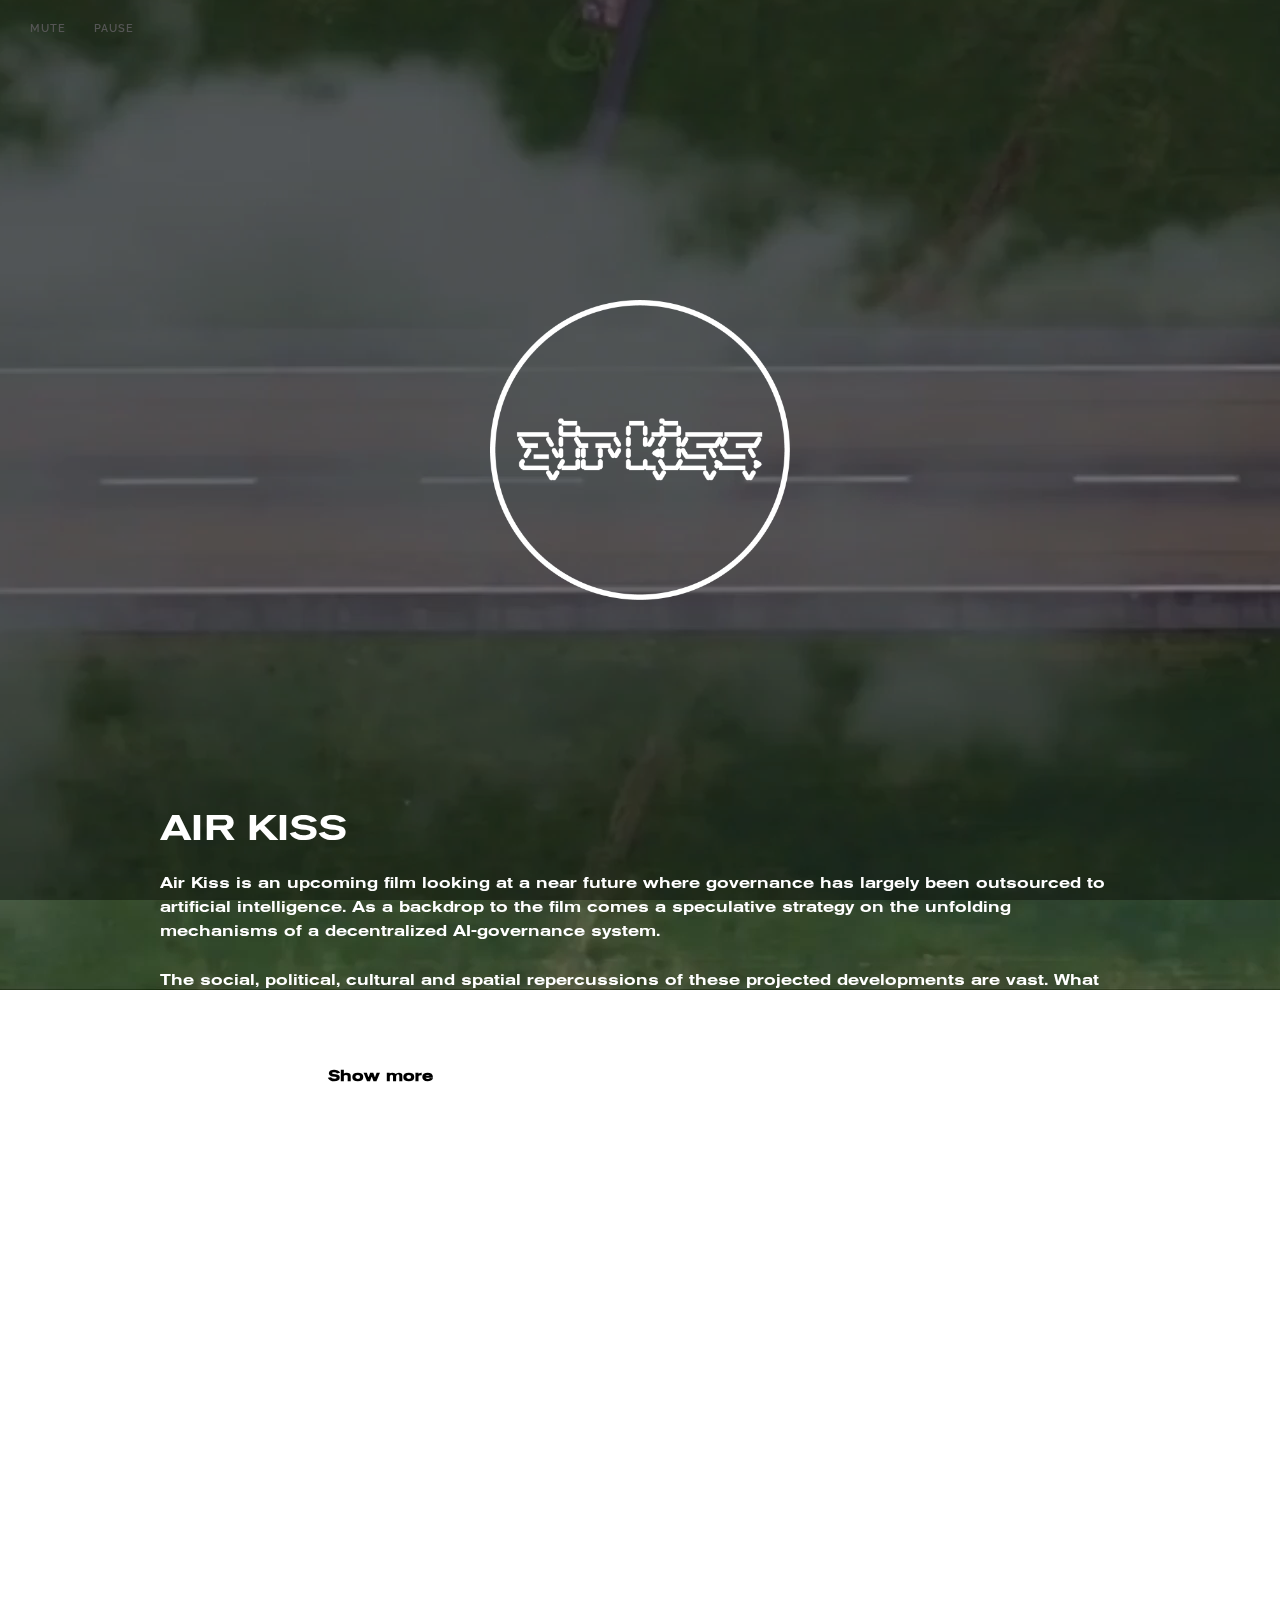
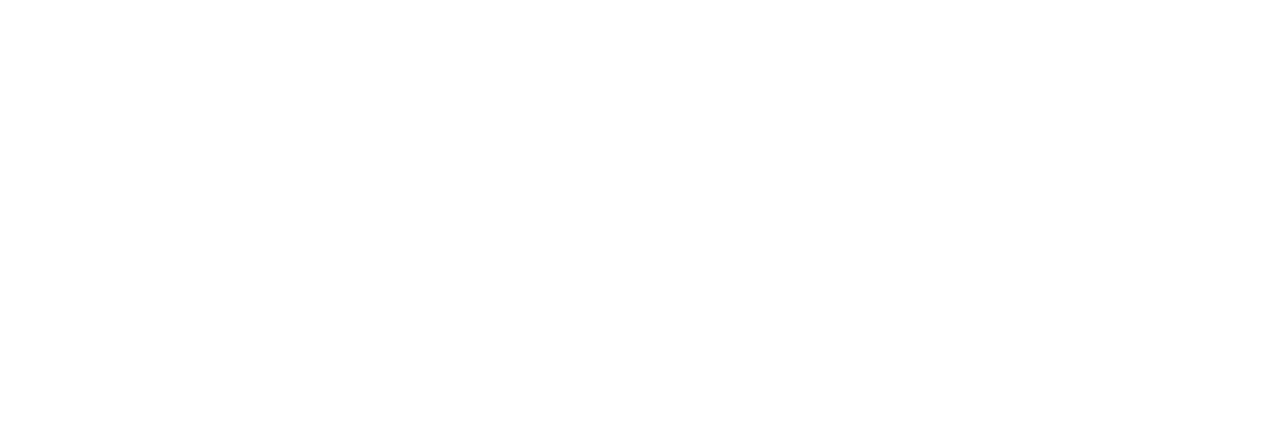
==== commit c262abb9: "Content updated" ====
--- a/a78299179d0bac800695ec9886709b8f4fd48c86/index.html
+++ b/a78299179d0bac800695ec9886709b8f4fd48c86/index.html
@@ -55,57 +55,80 @@
 
   <!-- Primary Page Layout
   –––––––––––––––––––––––––––––––––––––––––––––––––– -->
-  <div class="container">
-    <img class="logo" src="images/airkiss-logo.png"></img>
 
-
-      <div class="row">
+    <div class="logo-wrapper">
+      <img class="logo" src="images/airkiss-logo.png"></img>
+    </div>
+    <div class="container">
+      <div class="row content">
         <div class="twelve columns">
 
           <h3>AIR KISS</h3>
 
+          <input type="checkbox" class="read-more-state" id="post-2" />
+          <p>Air Kiss is an upcoming film looking at a near future where governance has largely been outsourced to artificial intelligence. As a backdrop to the film comes a speculative strategy on the unfolding mechanisms of a decentralized AI-governance system.</p>
+          <p class="in-line">The social, political, cultural and spatial repercussions of these projected developments are vast. What does it mean and feel like to live in a world where computation has become the surrounding matter itself? When algorithms predict, suggest, decide, analyze and manage everything from basic income to infrastructures and one’s inner dialogue, what are the extents of one’s personal responsibilities —and in fact— personality?</p>
 
-<div>
+            <label for="post-2" class="bordered read-more-trigger"></label>
+            <br/> <br/>
+            <div class="read-more-wrap">
+              <p class="read-more-target">Envisioned here is a system that attempts to be a universally fair real-time democracy. Users of this system —the citizens— are subjects to a continuous poll on their preferences about their living environments. Both by deliberate virtual requesting and through behaviour tracking, users influence the algorithmic system in designing and managing cities and geographies beyond it. Eye movements, skin temperature, heart rate, muscular tension, nutrition intake, blood consistency, geolocation, speech, speech to text, thought to text, genome, energy use: all are monitored to draw complex maps in time and space —maps for a decentralized algorithmic organism to know, predict, suggest and decide.</p>
+              <p class="read-more-target">Law is geolocal and varies based on users' input. What used to be a room in a house, a street in the city, a neighborhood, or a nation are now all subject to different degrees of amorphous legislation and flavors of logic. This is an ecosystem dissolving state sovereignty, property and even personal boundaries. It replaces these old concepts with multiple levels of autonomy, zones that expand from anything like body parts to tectonic plates.</p>
+              <p class="read-more-target">Privacy is dismantled, but data is not proprietary. It has lost its market value when a non-hierarchical system fed with fairness data is organizing society, production and basic income. This system is not Big Brother, rather it is a twin sister - one with a million heads. Its AI are not servants, nor tools of control.</p>
+              <p class="read-more-target">No state or corporation claims ownership or responsibility for the decisions, processes or products of this system. Everything here is built on decentralized networks, everything is collective. The automation of matter has led to a total connectivity where functions dissolve into matter itself —known and arranged by the system down to the smallest particles. Organic and non-organic are consolidated. Still, the different rationalities and irrationalities of both nourish confusion, alienation and a bright visible spectrum of existentialism.</p>
+              <p class="read-more-target">Technology —and its inevitably changing morphologies— creates worlds pungent and saccharine. Worlds both horrible and beautiful at the same time.</p>
+
+              <h8 class="glowing read-more-target">Fluid governance</h8>
+              <p class="read-more-target">Behind the logics of Air Kiss is a speculative model of governance that loops the incentives and behaviour of intuitive entities —such as humans—  with algorithmic modules to form a non-hierarchical network of decision making, legislation and production. The system is decentralized and collectivized, with all computation distributed over the entire network. Each algorithmic module consists of potentially millions of interconnected, specially purposed AI. </p>
+              <p class="read-more-target">It is connected to machinery handling the built environment, resources and production assigned to sustain societies governed by the system. Ultimately this model of governance leads to a shift in the notion of borders. Because data is fed into it and initiatives are realized based on geolocation according to a (distance / amplitude) curve on spatial x-,y- and z- axes, it replaces traditional loop borders with gradient zones that are produced by the behaviour and polling of citizens.</p>
+              <p class="read-more-target">When implemented over larger geopolitical areas, it would thus for instance dissolve westphalian state borders. At the same time the heterogenous tracking and polling input creates millions of new zones of varying intensities and thus also multiplicities of local autonomy and flavor.</p>
+              <img class="read-more-target diagram" src="images/fluid_governance.png" alt="Fluid Governance">
+
+              <p class="read-more-target"><span class="glowing">Citizens</span> (a status given to humans but also some machines and non-humans), are the users of this system. As default, citizens receive full basic income from the system and grant the system full access to the data they generate.</p>
+              <p class="read-more-target"><span class="glowing">The data-income conversion</span> is a register that gathers all data harvested from citizens and exchanges it for basic income.</p>
+              <p class="read-more-target"><span class="glowing">The adjustable impact filter</span> is a switch that defines the political impact of polling / requesting and tracking towards the governance apparatus from 0 to 100%. This is in direct correlation with the basic income received. 0% participation effectively means opting out of the system.</p>
+              <p class="read-more-target"><span class="glowing">Request processing</span> is an algorithmic module that classifies, prioritizes, and directs the polling input from citizens to the decision making module.</p>
+              <p class="read-more-target"><span class="glowing">Data analysis quantification</span> registers data received from the impact filter and feeds it to the decision making module.</p>
+              <p class="read-more-target"><span class="glowing">The decision making module</span> consists of algorithms trained by a constitution determined by initial citizen-stakeholders of the system (codified law) against which input from data gathering and request processing (parametric democracy) are measured. The weight of the constitution against the weight of parametric democracy is balanced close to an average of 50%. This balance can also be affected by user polling over a high threshold. This means that a considerable quantity of unified polling pressure must take place to affect it.</p>
+              <p class="read-more-target"><span class="glowing">The legislative module</span> produces legislative initiatives that are fed to the decision approval module which asks approvals from citizens based on their geolocation. </p>
+              <p class="read-more-target"><span class="glowing">Approved initiatives</span> are forwarded to the application module from where they are further distributed according to attached geolocation coordinates by the local distribution module. </p>
+              <p class="read-more-target"><span class="glowing">The local distribution module</span> implements legislation and initiatives to citizens based on their geolocation (dynamic law) as well as to the infrastructure machinery that handles built environment, resources and production.</p>
+            </div>
+
+            <div class="row">
+              <div class="four columns">
+                <p>"For the film, Air Kiss, the AI is a sentient ocean in which we walk and which feeds our thoughts. It is in matter, it is based in con- tinuous state computation (which we may call “chemistry”)</p>
+                <p>It is also a governing system. It senses, decides and reacts. It not only has a politics; it is politics. It in- vites both fascination and hatred, narcissisms both of acquiescence and re- fusal. As you’ll see, the AI</p>
+              </div>
+              <div class="four columns">
+                <p>in this film invites both Eros and Thanatos in equal measure.</p>
+                <p>The film is not only about machine vision, it is for machine vision. As a film —as an object that hap- pens to be a film and about which its AI may know things— Air Kiss an- ticipates a near future in which the whole archive of human-generated cinema is seen, modeled, and interpreted by algo- rithmic intelligences..."</p>
+                <p class="quote">- Benjamin H. Bratton</p>
+              </div>
+              <div class="four columns">
+                <p>“Air Kiss visually and poet- ically narrates an end point of governance - through - artificial - intelli- gence; a hypothetical in which there is no longer any distinction between a citizen’s subjectivity and Plasma, the adaptive system which continually modulates and re-cali- brates collective rule, mor- phing into the citizen’s inner voice and personal psychotherapist.”</p>
+                <p class="quote">- Daniel van der Velden</p><br/>
+                <p class="quote">Metahaven</p>
+              </div>
+            </div>
 
 
-    <input type="checkbox" class="read-more-state" id="post-2" />
-    <p>Air Kiss is a film looking at a near future where governance has largely been outsourced to artificial intelligence. As a backdrop to the film comes an urban design project speculating on the unfolding of a decentralized AI-governance system.</p>
-    <p>The social, political, cultural and spatial repercussions of these developments are vast. What does it mean and feel like to live in a world where computers have become the surrounding matter itself? When algorithms predict, suggest, decide, analyze and manage everything from basic income to infrastructures and your inner landscapes, what are the extents of your personal responsibilities? </p>
 
-    <label for="post-2" class="read-more-trigger"></label>
+          </div>
+          <!-- <img class="diagram" src="images/political_model.png" alt="Political Model"> -->
 
+          <!-- <div class="videoWrapper">
+            <iframe width="560" height="315" src="https://www.youtube.com/embed/dTGthmNmrK4" frameborder="0" allowfullscreen></iframe>
+          </div> -->
 
-    <div class="read-more-wrap">
-      <p class="read-more-target">Envisioned here is a system that attempts to be an universally fair real-time democracy. Users of this system —the citizens— are subjects to a continuous poll on their preferences about their living environments. Both by deliberate virtual voting and through the system tracking their behaviour, users influence the algorithmic system in designing and managing the city and geographies beyond it. Eye movements, skin temperature, heart rate, muscular tension, nutrition intake, blood consistency, geolocation, writing, speech, and silent speech, online behaviour, DNA, energy use:: all are monitored to draw complex maps in time and space —maps for algorithms to know, predict, suggest and decide.</p>
-      <p class="read-more-target">Law is local and varies based on users' input. What used to be a room in a house, a street in the city, a neighborhood, or a nation are now all subject to different degrees of amorphous legislation and flavors of logic. This is an ecosystem that simultaneously dissolves old state, sovereignty, property and even personal boundaries. On the other hand it creates multiple levels of autonomy, zones that expand from anything like body parts to tectonic plates.</p>
-      <p class="read-more-target">Privacy is dismantled, but data is not proprietary. It has lost its market value when a non-hierarchical system fed with fairness enforcing data is organizing society, production and basic income. But this system is not Big Brother, rather it is a twin sister - one with a million heads. Its AI are not servants, nor tools of control.</p>
-      <p class="read-more-target">As true as it is a liquid anarchy, no centralized state or corporation claims ownership or responsibility to the decisions or processes of this system. Everything here is built on decentralized networks, everything is collective. The automation of matter has led to a total connectivity where functions dissolve into matter itself —known and arranged by the governance system down to the smallest particles. Organic and non-organic are consolidated. Still, the different rationalities and irrationalities of both nourish confusion, alienation and a bright visible spectrum of existentialism.</p>
-      <p class="read-more-target">Technology —and its inevitability— creates worlds that taste bitter and sweet (aspartame). Worlds both horrible and beautiful at the same time.</p>
-
-    </div>
-
-</div>
-
-
-<p>"For the film, Air Kiss, the AI is a sentient ocean in which we walk and which feeds our thoughts (referencing the sentient surface of the planet Solaris in Tarkovsky’s film). It is in matter, it is based in continuous state computation (which we may call “chemistry”)</p>
-<p>It is also a governing system. It senses, decides and reacts. It not only has a politics; it is politics. It invites both fascination and hatred, narcissisms both of acquiescence and refusal. As you’ll see, the AI in this film invites both Eros and Thanatos in equal measure.</p>
-<p>The film is not only about machine vision it is for machine vision. As a film —as an object that happens to be a film and about which its AI may know things— Air Kiss anticipates a near future in which the whole archive of human-generated cinema is seen, modeled, and interpreted by algorithmic intelligences. Like its characters, it is an uneasily willing and unwilling participant in its own involvement; it is a film that knows it is destined to be training data for AI viewer it can only anticipate with a bit of trembling."</p>
-<p>- Benjamin H. Bratton</p>
-</div>
-          <img class="diagram" src="images/political_model.png" alt="Political Model">
-
-          <div class="videoWrapper">
+          <!-- <div class="videoWrapper">
             <iframe width="560" height="315" src="https://www.youtube.com/embed/dTGthmNmrK4" frameborder="0" allowfullscreen></iframe>
-          </div>
-
-          <div class="videoWrapper">
-            <iframe width="560" height="315" src="https://www.youtube.com/embed/dTGthmNmrK4" frameborder="0" allowfullscreen></iframe>
-          </div>
+          </div> -->
         </div>
       </div>
 
 
-  </div>
+
 
 <!-- End Document
   –––––––––––––––––––––––––––––––––––––––––––––––––– -->
--- a/a78299179d0bac800695ec9886709b8f4fd48c86/css/custom.css
+++ b/a78299179d0bac800695ec9886709b8f4fd48c86/css/custom.css
@@ -31,20 +31,27 @@
     position: absolute;
 }
 
+.logo-wrapper {
+  width:100%;
+  height:100vh;
+  /*padding-top:40%;*/
+}
+
 .logo {
-
-
+  /*top: 50% !important;*/
   position: absolute;
-  top: 50%;
-  left: 50%;
-  /* bring your own prefixes */
+  top:50%;
+  left: 50% !important;
   transform: translate(-50%, -50%);
   max-width: 300px;
-  /*display: block;
-  margin-left: auto;
-  margin-right: auto;
-  padding-top: 20%;
-  padding-bottom: 40%;*/
+  /*display: none;*/
+
+  transition: 5s ease;
+
+}
+
+.in-line {
+  display: inline;
 }
 
 .video-container .filter {
@@ -55,9 +62,26 @@
     height: 100%;
 }
 
-p, h3 {
+.content {
+  margin-top: -10%;
+}
+
+p, h3, h8, label {
   color: white;
+  font-family: 'airkiss';
 }
+
+.glowing {
+  color: black;
+  text-shadow: #fff 0px 0px 1px, #fff 0px 0px 1px, #fff 0px 0px 1px;
+  -webkit-font-smoothing: antialiased;
+}
+
+.quote {
+  float: right !important;
+  /*line-height: 0.4;*/
+}
+
 
 .videoWrapper {
 	position: relative;
@@ -86,6 +110,11 @@
   border: none !important;
   max-width: 60px;
   margin-top: 10px;
+}
+
+@font-face {
+    font-family: 'airkiss';
+    src: url(../font/AkzidenzGroteskPro-MdEx.otf);
 }
 
 /* =============================================================================
@@ -120,6 +149,11 @@
 .read-more-trigger {
   cursor: pointer;
   display: inline-block;
+
+  color: black;
+  text-shadow: #fff 0px 0px 1px, #fff 0px 0px 1px, #fff 0px 0px 1px;
+  /*text-decoration: underline;*/
+  -webkit-font-smoothing: antialiased;
   /*padding: 0 .5em;*/
   /*color: #666;*/
   /*font-size: .9em;*/
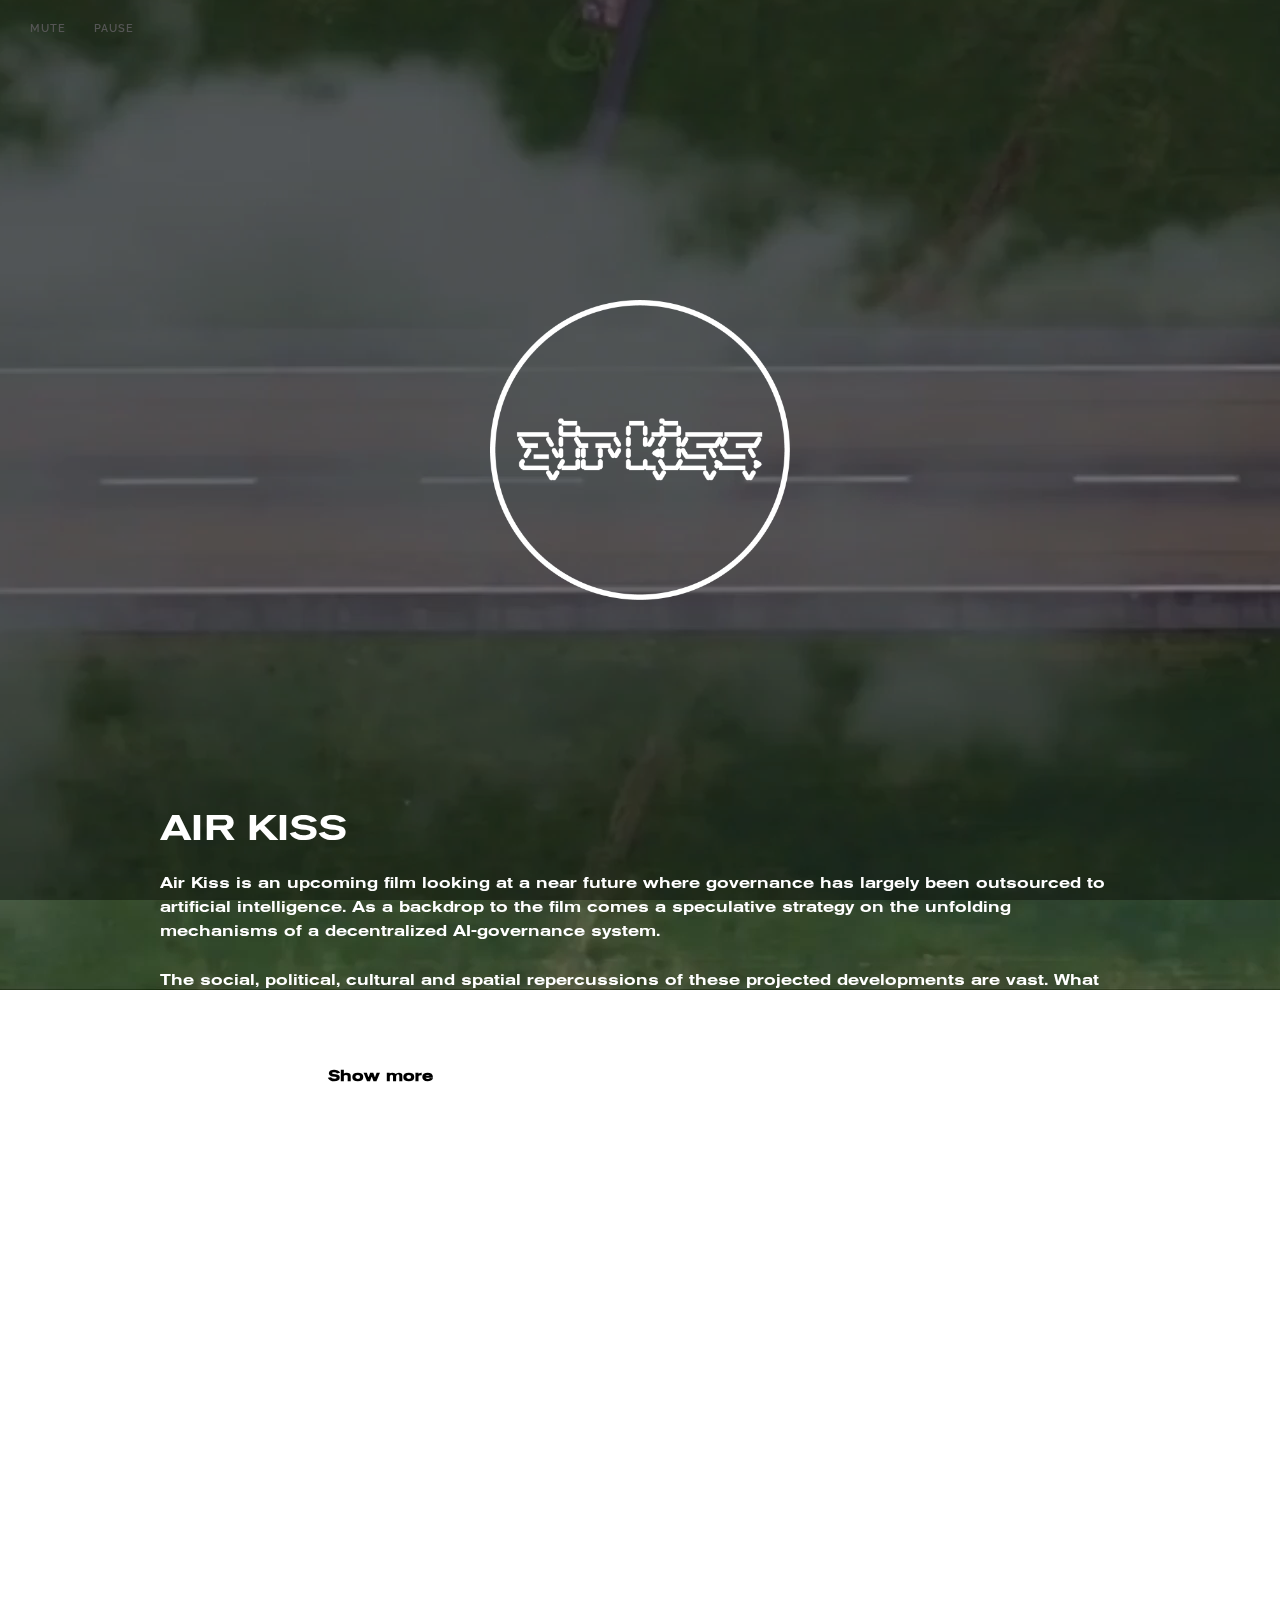
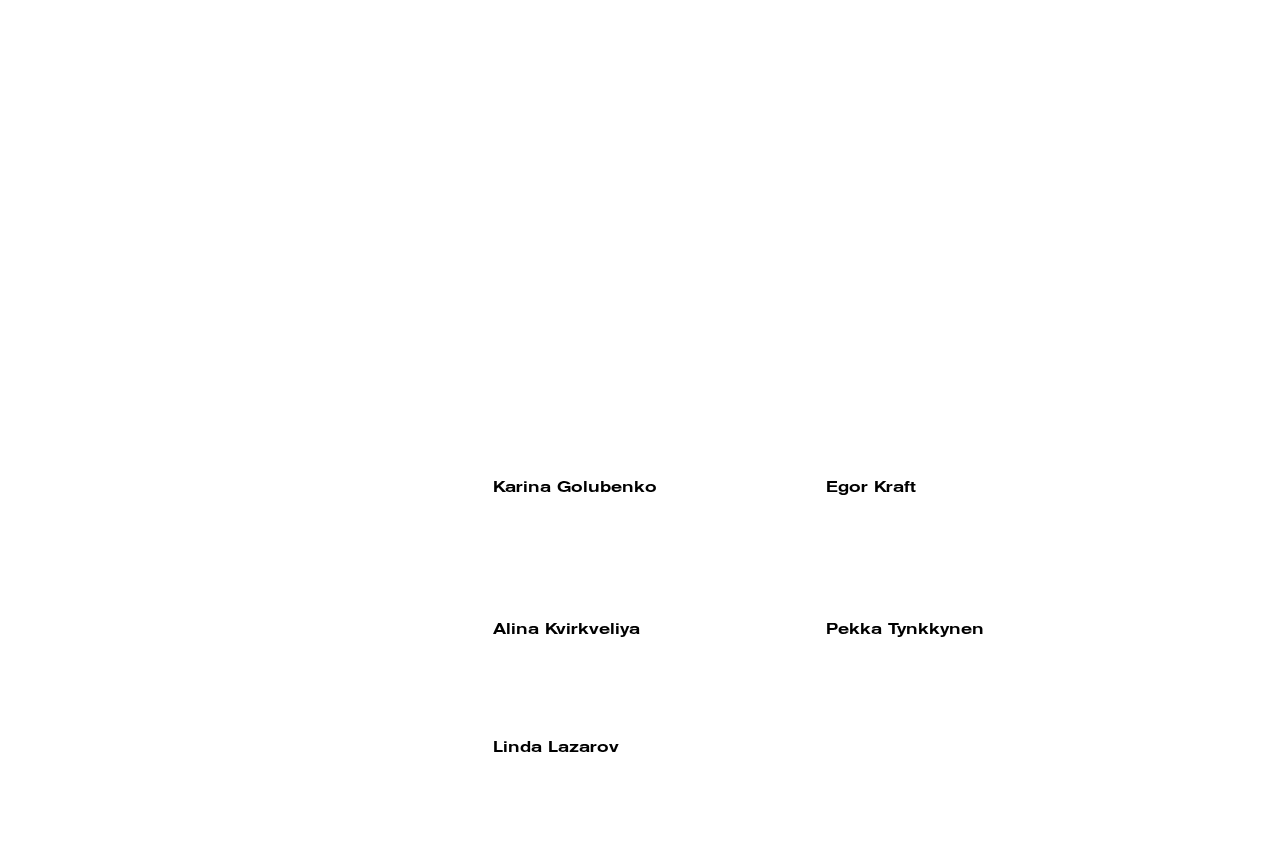
==== commit 0001a0ca: "Makers and credits added" ====
--- a/a78299179d0bac800695ec9886709b8f4fd48c86/index.html
+++ b/a78299179d0bac800695ec9886709b8f4fd48c86/index.html
@@ -112,6 +112,54 @@
               </div>
             </div>
 
+            <div class="divider"></div>
+            <!-- THE MAKERS -->
+            <div class="row">
+              <!-- FIRST ROW -->
+              <div class="four columns">
+                <p>Project team</p>
+              </div>
+              <div class="four columns">
+                <p class="glowing">Karina Golubenko</p>
+                <p>design researcher based in Moscow</p>
+              </div>
+              <div class="four columns">
+                <p class="glowing">Egor Kraft</p>
+                <p>interdisciplinary artist based in Berlin &amp; Moscow</p>
+              </div>
+            </div>
+
+            <div class="small-divider"></div>
+
+              <!-- SECOND ROW -->
+            <div class="row">
+              <div class="four columns"><p></p></div>
+              <div class="four columns">
+                <p class="glowing">Alina Kvirkveliya</p>
+                <p>architect based in Moscow</p>
+              </div>
+              <div class="four columns">
+                <p class="glowing">Pekka Tynkkynen</p>
+                <p>architect based in Helsinki</p>
+              </div>
+            </div>
+
+            <div class="small-divider"></div>
+
+              <!-- THIRD ROW -->
+            <div class="row">
+              <div class="four columns"><p>Web developer</p></div>
+              <div class="four columns">
+                <p class="glowing">Linda Lazarov</p>
+              </div>
+            </div>
+
+            <div class="small-divider"></div>
+
+            <div class="row">
+              <p>Air Kiss was developed as part of the New Normal programme at Strelka Institute in Moscow 2017.</p>
+            </div>
+
 
 
           </div>
--- a/a78299179d0bac800695ec9886709b8f4fd48c86/css/custom.css
+++ b/a78299179d0bac800695ec9886709b8f4fd48c86/css/custom.css
@@ -82,6 +82,14 @@
   /*line-height: 0.4;*/
 }
 
+.divider {
+  min-height: 50px;
+}
+
+.small-divider {
+  min-height: 20px;
+}
+
 
 .videoWrapper {
 	position: relative;
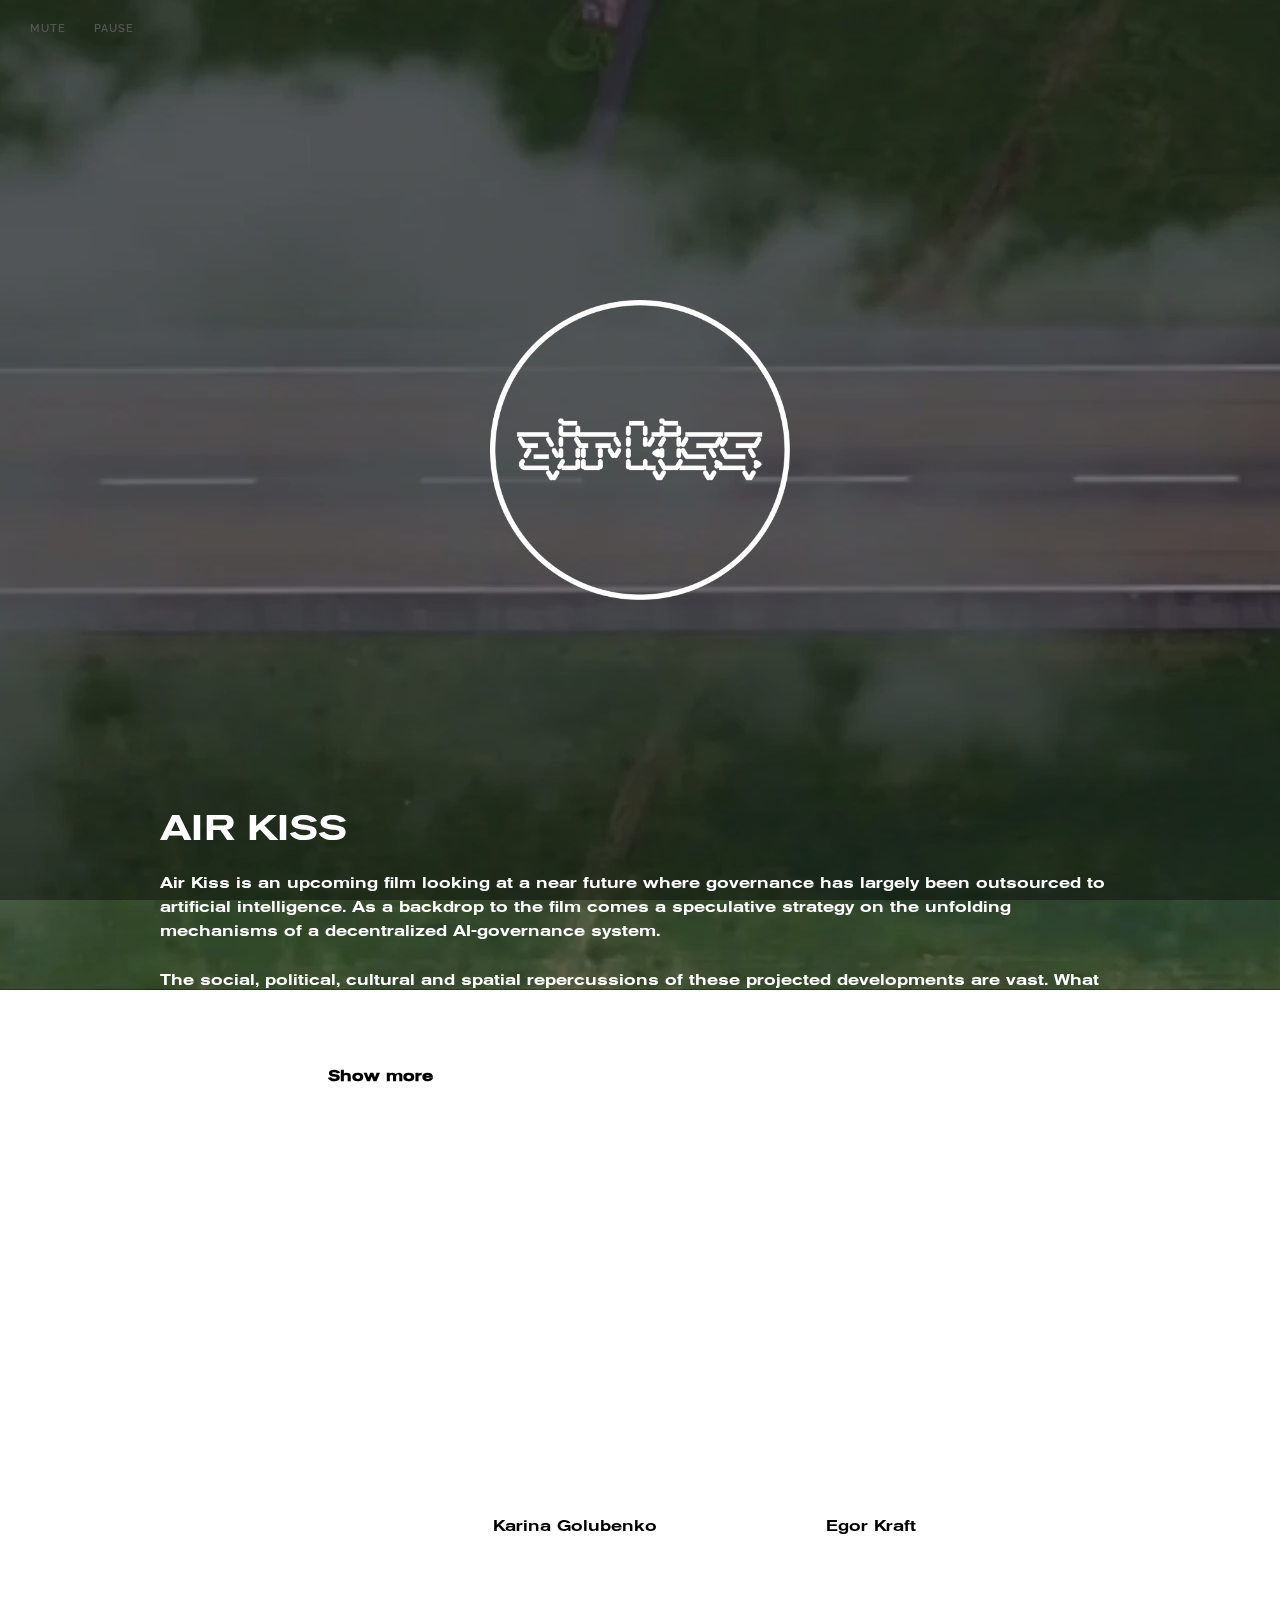
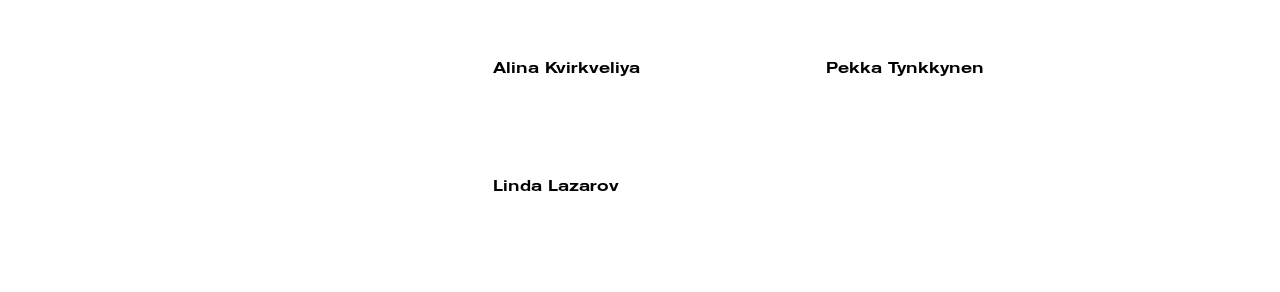
==== commit 5830e280: "All there pt1" ====
--- a/a78299179d0bac800695ec9886709b8f4fd48c86/index.html
+++ b/a78299179d0bac800695ec9886709b8f4fd48c86/index.html
@@ -71,6 +71,9 @@
 
             <label for="post-2" class="bordered read-more-trigger"></label>
             <br/> <br/>
+
+            <!-- READ MORE BEGINS -->
+
             <div class="read-more-wrap">
               <p class="read-more-target">Envisioned here is a system that attempts to be a universally fair real-time democracy. Users of this system —the citizens— are subjects to a continuous poll on their preferences about their living environments. Both by deliberate virtual requesting and through behaviour tracking, users influence the algorithmic system in designing and managing cities and geographies beyond it. Eye movements, skin temperature, heart rate, muscular tension, nutrition intake, blood consistency, geolocation, speech, speech to text, thought to text, genome, energy use: all are monitored to draw complex maps in time and space —maps for a decentralized algorithmic organism to know, predict, suggest and decide.</p>
               <p class="read-more-target">Law is geolocal and varies based on users' input. What used to be a room in a house, a street in the city, a neighborhood, or a nation are now all subject to different degrees of amorphous legislation and flavors of logic. This is an ecosystem dissolving state sovereignty, property and even personal boundaries. It replaces these old concepts with multiple levels of autonomy, zones that expand from anything like body parts to tectonic plates.</p>
@@ -95,20 +98,26 @@
               <p class="read-more-target"><span class="glowing">The local distribution module</span> implements legislation and initiatives to citizens based on their geolocation (dynamic law) as well as to the infrastructure machinery that handles built environment, resources and production.</p>
             </div>
 
+            <!-- READ MORE ENDS -->
+
+            <div class="divider"></div>
+
             <div class="row">
               <div class="four columns">
-                <p>"For the film, Air Kiss, the AI is a sentient ocean in which we walk and which feeds our thoughts. It is in matter, it is based in con- tinuous state computation (which we may call “chemistry”)</p>
-                <p>It is also a governing system. It senses, decides and reacts. It not only has a politics; it is politics. It in- vites both fascination and hatred, narcissisms both of acquiescence and re- fusal. As you’ll see, the AI</p>
+                <p class="smaller-text">"For the film, Air Kiss, the AI is a sentient ocean in which we walk and which feeds our thoughts. It is in matter, it is based in continuous state computation (which we may call “chemistry”)</p>
+                <p class="smaller-text">It is also a governing system. It senses, decides and reacts. It not only has a politics; it is politics. It invites both fascination and hatred, narcissisms both of acquiescence and refusal.</p>
               </div>
               <div class="four columns">
-                <p>in this film invites both Eros and Thanatos in equal measure.</p>
-                <p>The film is not only about machine vision, it is for machine vision. As a film —as an object that hap- pens to be a film and about which its AI may know things— Air Kiss an- ticipates a near future in which the whole archive of human-generated cinema is seen, modeled, and interpreted by algo- rithmic intelligences..."</p>
-                <p class="quote">- Benjamin H. Bratton</p>
+                <p class="smaller-text">As you’ll see, the AI in this film invites both Eros and Thanatos in equal measure.</p>
+                <p class="smaller-text">The film is not only about machine vision, it is for machine vision. As a film —as an object that happens to be a film and about which its AI may know things— Air Kiss anticipates a near future in which the whole archive of human-generated cinema is seen, modeled, and interpreted by algorithmic intelligences..."</p>
+                <p class="smaller-text quote">- Benjamin H. Bratton</p>
               </div>
               <div class="four columns">
-                <p>“Air Kiss visually and poet- ically narrates an end point of governance - through - artificial - intelli- gence; a hypothetical in which there is no longer any distinction between a citizen’s subjectivity and Plasma, the adaptive system which continually modulates and re-cali- brates collective rule, mor- phing into the citizen’s inner voice and personal psychotherapist.”</p>
-                <p class="quote">- Daniel van der Velden</p><br/>
-                <p class="quote">Metahaven</p>
+                <p class="smaller-text">“Air Kiss visually and poetically narrates an end point of governance through artificial intelligence; a hypothetical in which there is no longer any distinction between a citizen’s subjectivity and Plasma, the adaptive system which continually modulates and re-calibrates collective rule, morphing into the citizen’s inner voice and personal psychotherapist.”</p>
+                <div class="quote">
+                <p class="smaller-text quote">- Daniel van der Velden</p><br/>
+                <p class="smaller-text quote metahaven">Metahaven</p>
+                </div>
               </div>
             </div>
 
@@ -120,26 +129,26 @@
                 <p>Project team</p>
               </div>
               <div class="four columns">
-                <p class="glowing">Karina Golubenko</p>
+                <p class="glowing name">Karina Golubenko</p>
                 <p>design researcher based in Moscow</p>
               </div>
               <div class="four columns">
-                <p class="glowing">Egor Kraft</p>
+                <p class="glowing name">Egor Kraft</p>
                 <p>interdisciplinary artist based in Berlin &amp; Moscow</p>
               </div>
             </div>
 
-            <div class="small-divider"></div>
+            <div class="disappear-when-mobile small-divider"></div>
 
               <!-- SECOND ROW -->
             <div class="row">
-              <div class="four columns"><p></p></div>
+              <div class="empty four columns"><p></p></div>
               <div class="four columns">
-                <p class="glowing">Alina Kvirkveliya</p>
+                <p class="glowing name">Alina Kvirkveliya</p>
                 <p>architect based in Moscow</p>
               </div>
               <div class="four columns">
-                <p class="glowing">Pekka Tynkkynen</p>
+                <p class="glowing name">Pekka Tynkkynen</p>
                 <p>architect based in Helsinki</p>
               </div>
             </div>
--- a/a78299179d0bac800695ec9886709b8f4fd48c86/css/custom.css
+++ b/a78299179d0bac800695ec9886709b8f4fd48c86/css/custom.css
@@ -82,6 +82,10 @@
   /*line-height: 0.4;*/
 }
 
+.smaller-text {
+  font-size: 0.8em;
+}
+
 .divider {
   min-height: 50px;
 }
@@ -109,6 +113,10 @@
   max-width: 100%;
 }
 
+.metahaven {
+  margin-top: -20px;
+}
+
 #video-controls {
   position: fixed;
   z-index: 99;
@@ -125,6 +133,20 @@
     src: url(../font/AkzidenzGroteskPro-MdEx.otf);
 }
 
+@media (max-width: 550px) {
+
+  .disappear-when-mobile {
+    display: none;
+  }
+  .empty {
+    display: none;
+  }
+  .name {
+    margin-bottom: 1rem !important;
+  }
+}
+
+
 /* =============================================================================
   READ MORE
 ============================================================================= */
@@ -138,6 +160,11 @@
   max-height: 0;
   font-size: 0;
   transition: .25s ease;
+}
+
+.read-more-state:empty ~ .read-more-wrap {
+  margin-top: -500px;
+  /*max-height: 20px;*/
 }
 
 .read-more-state:checked ~ .read-more-wrap .read-more-target {
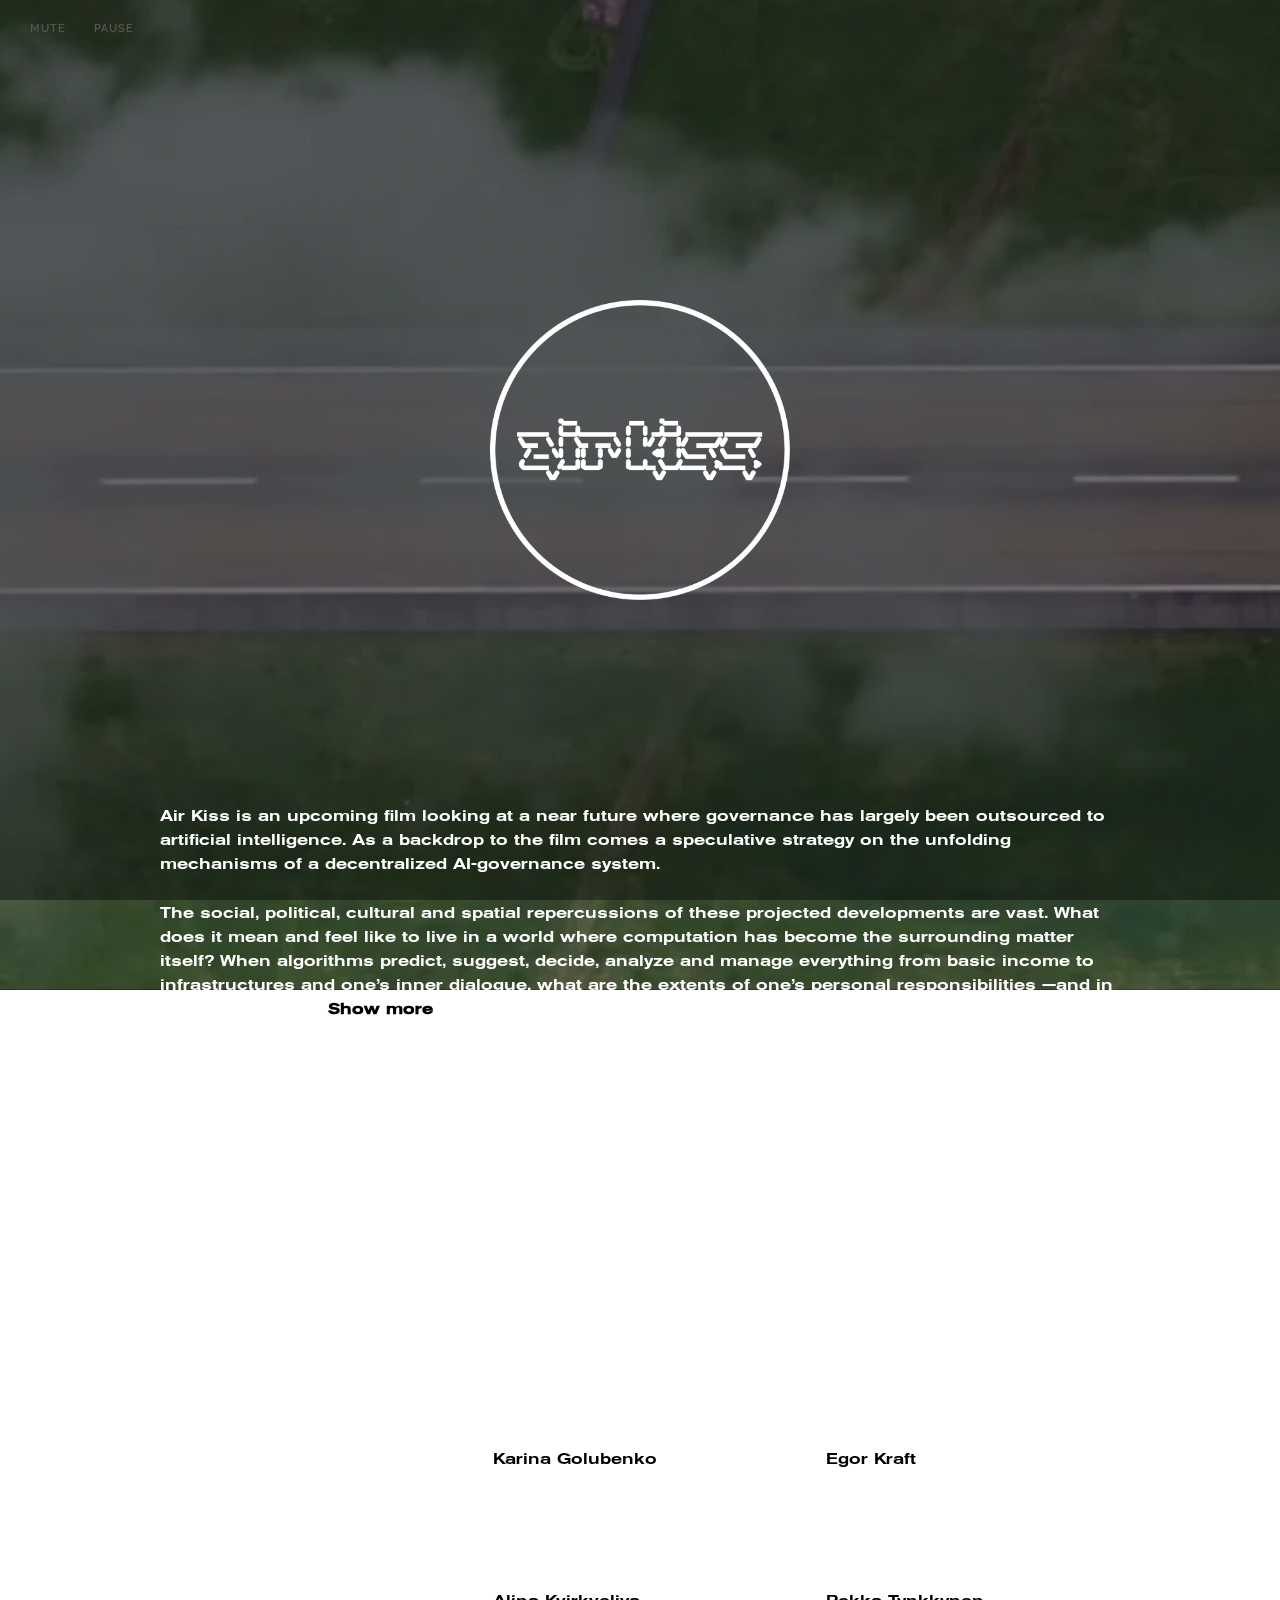
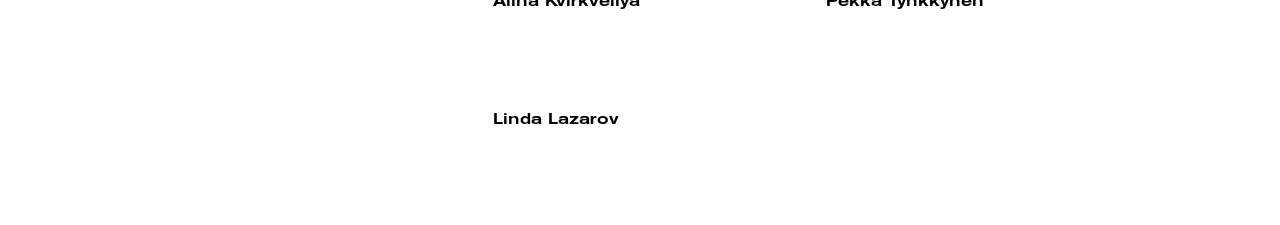
==== commit 29370d22: "Header deleted" ====
--- a/a78299179d0bac800695ec9886709b8f4fd48c86/index.html
+++ b/a78299179d0bac800695ec9886709b8f4fd48c86/index.html
@@ -62,8 +62,6 @@
     <div class="container">
       <div class="row content">
         <div class="twelve columns">
-
-          <h3>AIR KISS</h3>
 
           <input type="checkbox" class="read-more-state" id="post-2" />
           <p>Air Kiss is an upcoming film looking at a near future where governance has largely been outsourced to artificial intelligence. As a backdrop to the film comes a speculative strategy on the unfolding mechanisms of a decentralized AI-governance system.</p>
